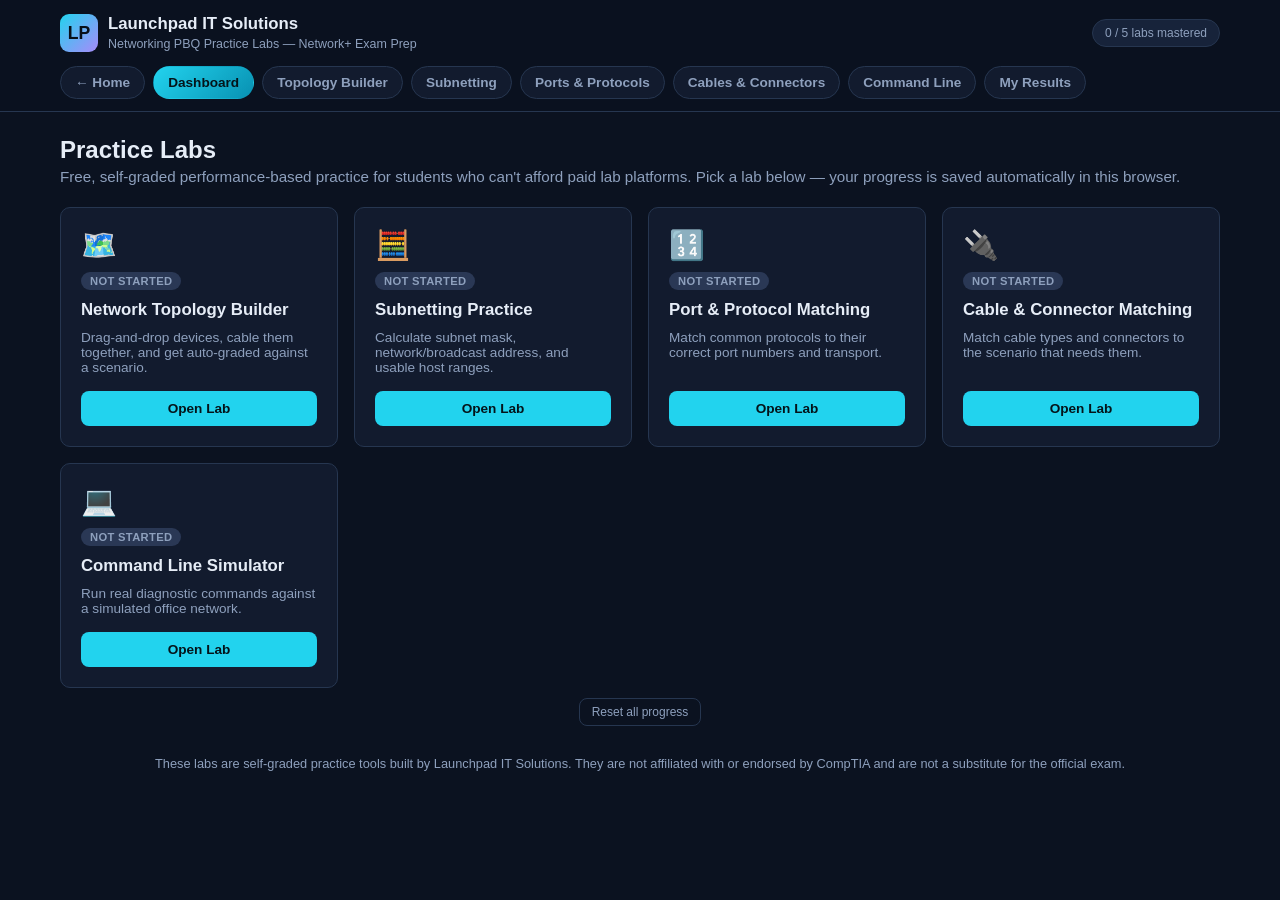
==== networking-pbq-labs.html @ a4b2c15d "Initial commit: Networking PBQ practice labs Free, self-graded performance-based practice labs for C" ====
<!DOCTYPE html>
<html lang="en">
<head>
<meta charset="UTF-8">
<meta name="viewport" content="width=device-width, initial-scale=1.0">
<title>Networking PBQ Practice Labs | Launchpad IT Solutions</title>
<link rel="stylesheet" href="site-shared.css">
<style>
  .progress-pill{
    font-size:.75rem;color:var(--text-dim);
    background:var(--panel-2);border:1px solid var(--border);
    padding:6px 12px;border-radius:999px;
  }

  .view{display:none;}
  .view.active{display:block;}

  h2.view-title{margin:0 0 4px;font-size:1.5rem;}
  p.view-sub{color:var(--text-dim);margin:0 0 22px;font-size:.95rem;}

  /* Dashboard */
  .lab-grid{
    display:grid;
    grid-template-columns:repeat(auto-fit,minmax(240px,1fr));
    gap:16px;
  }
  .lab-card{
    background:var(--panel);border:1px solid var(--border);border-radius:var(--radius);
    padding:20px;display:flex;flex-direction:column;gap:10px;
    transition:.15s;
  }
  .lab-card:hover{border-color:var(--accent);transform:translateY(-2px);}
  .lab-icon{font-size:1.8rem;}
  .lab-card h3{margin:0;font-size:1.05rem;}
  .lab-card p{margin:0;color:var(--text-dim);font-size:.85rem;flex:1;}
  .badge{
    align-self:flex-start;font-size:.7rem;font-weight:700;
    padding:3px 9px;border-radius:999px;
    text-transform:uppercase;letter-spacing:.03em;
  }
  .badge.not-started{background:#2a3855;color:var(--text-dim);}
  .badge.in-progress{background:#3a2f0e;color:var(--warn);}
  .badge.mastered{background:#0f3a2c;color:var(--accent-2);}
  .lab-card button.start-btn{
    margin-top:6px;background:var(--accent);color:#04141a;border:none;
    padding:10px;border-radius:8px;font-weight:700;font-size:.85rem;
  }
  .reset-all{
    background:none;border:1px solid var(--border);color:var(--text-dim);
    padding:6px 12px;border-radius:8px;font-size:.75rem;margin-top:10px;
  }

  .toolbar{display:flex;gap:8px;flex-wrap:wrap;margin-bottom:14px;align-items:center;}

  .scenario-box{
    background:var(--panel-2);border:1px solid var(--border);border-radius:8px;
    padding:12px 14px;margin-bottom:14px;font-size:.9rem;color:var(--text-dim);
  }
  .scenario-box strong{color:var(--text);}

  /* Topology builder */
  .topo-layout{display:grid;grid-template-columns:180px 1fr;gap:16px;}
  .palette{
    background:var(--panel-2);border:1px solid var(--border);border-radius:8px;
    padding:12px;display:flex;flex-direction:column;gap:8px;height:fit-content;
  }
  .palette h4{margin:0 0 4px;font-size:.75rem;color:var(--text-dim);text-transform:uppercase;letter-spacing:.05em;}
  .palette-item{
    display:flex;align-items:center;gap:8px;
    background:var(--panel);border:1px solid var(--border);border-radius:8px;
    padding:8px 10px;cursor:grab;font-size:.85rem;user-select:none;
  }
  .palette-item:active{cursor:grabbing;}
  .canvas-wrap{
    position:relative;background:
      linear-gradient(var(--panel-2) 1px,transparent 1px),
      linear-gradient(90deg,var(--panel-2) 1px,transparent 1px);
    background-size:24px 24px;
    background-color:#0e1728;
    border:1px solid var(--border);border-radius:8px;
    height:460px;overflow:hidden;
  }
  #topoSvg{position:absolute;top:0;left:0;width:100%;height:100%;pointer-events:none;}
  #topoSvg line.hit{pointer-events:stroke;cursor:pointer;}
  .device{
    position:absolute;transform:translate(-50%,-50%);
    width:84px;min-height:58px;border-radius:8px;
    background:var(--panel);border:2px solid var(--border);
    display:flex;flex-direction:column;align-items:center;justify-content:center;
    gap:2px;padding:6px;text-align:center;font-size:.72rem;font-weight:600;
    user-select:none;touch-action:none;
  }
  .device .dev-icon{font-size:1.3rem;}
  .device.selected{border-color:var(--accent);box-shadow:0 0 0 3px rgba(34,211,238,.25);}
  .device.mode-connect{cursor:crosshair;}
  .device.mode-move{cursor:grab;}
  .device.mode-delete{cursor:not-allowed;}
  .canvas-hint{
    position:absolute;bottom:8px;left:8px;font-size:.7rem;color:var(--text-dim);
    background:rgba(18,27,46,.8);padding:4px 8px;border-radius:6px;
  }
  .result-box{margin-top:14px;padding:14px;border-radius:8px;border:1px solid var(--border);background:var(--panel-2);}
  .result-box.pass{border-color:var(--accent-2);}
  .result-box.fail{border-color:var(--warn);}
  .result-box h4{margin:0 0 8px;}
  .result-box ul{margin:6px 0 0;padding-left:20px;font-size:.85rem;color:var(--text-dim);}
  .score-big{font-size:1.6rem;font-weight:800;}

  /* Subnetting */
  .subnet-grid{display:grid;grid-template-columns:repeat(auto-fit,minmax(220px,1fr));gap:12px;margin-top:14px;}
  .field{display:flex;flex-direction:column;gap:4px;}
  .field label{font-size:.78rem;color:var(--text-dim);}
  .field input{
    background:var(--panel-2);border:1px solid var(--border);color:var(--text);
    padding:9px 10px;border-radius:8px;font-family:var(--mono);font-size:.9rem;
  }
  .field input.correct{border-color:var(--accent-2);background:#0f2a22;}
  .field input.incorrect{border-color:var(--danger);background:#2a1414;}
  .field .answer-hint{font-size:.72rem;color:var(--accent-2);min-height:14px;}
  .problem-display{
    font-family:var(--mono);font-size:1.15rem;background:var(--panel-2);
    border:1px solid var(--border);border-radius:8px;padding:14px;margin-bottom:6px;
  }
  .diff-row{display:flex;gap:8px;margin-bottom:12px;flex-wrap:wrap;}

  /* Matching labs (ports/cables) */
  .match-columns{display:grid;grid-template-columns:1fr 1fr;gap:20px;margin-top:14px;}
  .match-col h4{font-size:.75rem;text-transform:uppercase;color:var(--text-dim);margin:0 0 10px;letter-spacing:.05em;}
  .match-item{
    background:var(--panel-2);border:1px solid var(--border);border-radius:8px;
    padding:10px 12px;margin-bottom:8px;font-size:.85rem;cursor:pointer;transition:.12s;
  }
  .match-item:hover{border-color:var(--accent);}
  .match-item.selected{border-color:var(--accent);background:#123047;}
  .match-item.matched{border-color:var(--accent-2);background:#0f2a22;opacity:.65;cursor:default;}
  .match-item.wrong-flash{border-color:var(--danger);background:#2a1414;}
  .match-status{margin-top:14px;font-size:.9rem;color:var(--text-dim);}

  /* CLI */
  .cli-layout{display:grid;grid-template-columns:1fr 260px;gap:16px;}
  .terminal{
    background:#050a12;border:1px solid var(--border);border-radius:8px;
    height:440px;display:flex;flex-direction:column;overflow:hidden;
  }
  .term-output{
    flex:1;overflow-y:auto;padding:12px 14px;font-family:var(--mono);font-size:.83rem;
    color:#c7f7d4;white-space:pre-wrap;line-height:1.5;
  }
  .term-output .cmd-line{color:var(--accent);}
  .term-output .err{color:var(--danger);}
  .term-input-row{
    display:flex;align-items:center;gap:6px;border-top:1px solid var(--border);
    padding:8px 12px;background:#0a1220;
  }
  .term-prompt{color:var(--accent-2);font-family:var(--mono);font-size:.83rem;white-space:nowrap;}
  .term-input-row input{
    flex:1;background:transparent;border:none;outline:none;color:#e6edf7;
    font-family:var(--mono);font-size:.83rem;
  }
  .objectives{
    background:var(--panel-2);border:1px solid var(--border);border-radius:8px;padding:14px;
  }
  .objectives h4{margin:0 0 10px;font-size:.85rem;}
  .obj-item{display:flex;gap:8px;align-items:flex-start;font-size:.8rem;color:var(--text-dim);margin-bottom:10px;}
  .obj-check{
    flex:0 0 18px;height:18px;border-radius:5px;border:1px solid var(--border);
    display:flex;align-items:center;justify-content:center;font-size:.7rem;margin-top:1px;
  }
  .obj-item.done .obj-check{background:var(--accent-2);border-color:var(--accent-2);color:#04140c;}
  .obj-item.done span.obj-text{color:var(--text);text-decoration:line-through;text-decoration-color:var(--text-dim);}

  @media(max-width:800px){
    .topo-layout{grid-template-columns:1fr;}
    .palette{flex-direction:row;flex-wrap:wrap;}
    .match-columns{grid-template-columns:1fr;}
    .cli-layout{grid-template-columns:1fr;}
  }

  /* Results / print summary */
  .results-name-row{display:flex;gap:10px;flex-wrap:wrap;align-items:flex-end;margin-bottom:18px;}
  .results-name-row .field{min-width:220px;}
  .results-table{width:100%;border-collapse:collapse;margin-bottom:18px;}
  .results-table th,.results-table td{
    text-align:left;padding:10px 12px;border-bottom:1px solid var(--border);font-size:.88rem;
  }
  .results-table th{color:var(--text-dim);font-size:.72rem;text-transform:uppercase;letter-spacing:.04em;}
  .results-summary{
    display:flex;align-items:center;justify-content:space-between;flex-wrap:wrap;gap:10px;
    background:var(--panel-2);border:1px solid var(--border);border-radius:8px;padding:16px 18px;margin-bottom:18px;
  }
  .print-only{display:none;}

  @media print{
    header.site, nav.tabs, .toolbar, .reset-all, #printSummaryBtn{display:none !important;}
    .view{display:none !important;}
    #view-results{display:block !important;}
    body{background:#fff;color:#111;}
    main{padding:0;max-width:100%;}
    .card,.results-summary{background:#fff;border-color:#ccc;}
    .badge.not-started{background:#eee;color:#555;}
    .badge.in-progress{background:#fff3cd;color:#8a6500;}
    .badge.mastered{background:#d7f5e6;color:#0f6b45;}
    .print-only{display:block;}
  }
</style>
</head>
<body>

<header class="site">
  <div class="brand-row">
    <a class="brand" href="index.html">
      <div class="brand-mark">LP</div>
      <div class="brand-text">
        <h1>Launchpad IT Solutions</h1>
        <span>Networking PBQ Practice Labs &mdash; Network+ Exam Prep</span>
      </div>
    </a>
    <div class="progress-pill" id="overallProgressPill">0 / 5 labs mastered</div>
  </div>
  <nav class="tabs" id="tabNav">
    <a href="index.html">&larr; Home</a>
    <button data-view="dashboard" class="active">Dashboard</button>
    <button data-view="topology">Topology Builder</button>
    <button data-view="subnetting">Subnetting</button>
    <button data-view="ports">Ports &amp; Protocols</button>
    <button data-view="cables">Cables &amp; Connectors</button>
    <button data-view="cli">Command Line</button>
    <button data-view="results">My Results</button>
  </nav>
</header>

<main>

  <!-- DASHBOARD -->
  <section class="view active" id="view-dashboard">
    <h2 class="view-title">Practice Labs</h2>
    <p class="view-sub">Free, self-graded performance-based practice for students who can't afford paid lab platforms. Pick a lab below &mdash; your progress is saved automatically in this browser.</p>
    <div class="lab-grid" id="labGrid"></div>
    <div style="text-align:center;">
      <button class="reset-all" id="resetAllBtn">Reset all progress</button>
    </div>
    <p class="footer-note">These labs are self-graded practice tools built by Launchpad IT Solutions. They are not affiliated with or endorsed by CompTIA and are not a substitute for the official exam.</p>
  </section>

  <!-- TOPOLOGY BUILDER -->
  <section class="view" id="view-topology">
    <h2 class="view-title">Network Topology Builder</h2>
    <p class="view-sub">Drag devices onto the canvas and connect them to satisfy the scenario. Grading checks device placement and required connections.</p>

    <div class="toolbar">
      <select class="btn" id="scenarioSelect"></select>
      <button class="btn" id="modeMove">Move</button>
      <button class="btn" id="modeConnect">Connect</button>
      <button class="btn" id="modeDelete">Delete</button>
      <button class="btn" id="clearCanvas">Clear Canvas</button>
      <button class="btn primary" id="gradeTopology">Check My Design</button>
    </div>

    <div class="scenario-box" id="scenarioBrief"></div>

    <div class="topo-layout">
      <div class="palette" id="palette">
        <h4>Devices</h4>
      </div>
      <div class="canvas-wrap" id="canvasWrap">
        <svg id="topoSvg"></svg>
        <div id="deviceLayer" style="position:absolute;inset:0;"></div>
        <div class="canvas-hint">Move: drag devices &middot; Connect: click two devices &middot; Delete: click a device or a line</div>
      </div>
    </div>

    <div id="topoResult"></div>
  </section>

  <!-- SUBNETTING -->
  <section class="view" id="view-subnetting">
    <h2 class="view-title">Subnetting Practice</h2>
    <p class="view-sub">Solve the subnet math, then check your work. A new problem is generated each round.</p>

    <div class="diff-row">
      <button class="btn active-mode" data-sdiff="easy">Easy (/24&ndash;/30)</button>
      <button class="btn" data-sdiff="medium">Medium (/16&ndash;/23)</button>
      <button class="btn" data-sdiff="hard">Hard (host requirement)</button>
    </div>

    <div class="problem-display" id="subnetProblem"></div>

    <div class="subnet-grid" id="subnetFields"></div>

    <div class="toolbar" style="margin-top:16px;">
      <button class="btn primary" id="checkSubnet">Check Answers</button>
      <button class="btn" id="newSubnet">New Problem</button>
    </div>

    <div id="subnetResult"></div>
  </section>

  <!-- PORTS -->
  <section class="view" id="view-ports">
    <h2 class="view-title">Port &amp; Protocol Matching</h2>
    <p class="view-sub">Click a protocol, then click its matching port/transport. Match all pairs to finish the round.</p>
    <div class="toolbar">
      <button class="btn primary" id="newPortsRound">New Round</button>
    </div>
    <div class="match-columns" id="portsColumns"></div>
    <div class="match-status" id="portsStatus"></div>
  </section>

  <!-- CABLES -->
  <section class="view" id="view-cables">
    <h2 class="view-title">Cable &amp; Connector Matching</h2>
    <p class="view-sub">Click a cable/connector type, then click the scenario it best matches.</p>
    <div class="toolbar">
      <button class="btn primary" id="newCablesRound">New Round</button>
    </div>
    <div class="match-columns" id="cablesColumns"></div>
    <div class="match-status" id="cablesStatus"></div>
  </section>

  <!-- CLI -->
  <section class="view" id="view-cli">
    <h2 class="view-title">Networking Command Line Simulator</h2>
    <p class="view-sub">Practice real diagnostic commands against a simulated office network. Type <code>help</code> to see what's supported.</p>

    <div class="diff-row" id="missionPackRow"></div>
    <div class="scenario-box" id="cliBrief"></div>

    <div class="cli-layout">
      <div class="terminal">
        <div class="term-output" id="termOutput"></div>
        <div class="term-input-row">
          <span class="term-prompt">C:\Users\student&gt;</span>
          <input id="termInput" type="text" autocomplete="off" spellcheck="false" aria-label="Command line input">
        </div>
      </div>
      <div class="objectives">
        <h4>Mission Objectives</h4>
        <div id="objList"></div>
        <button class="btn" id="resetCli" style="width:100%;margin-top:6px;">Reset Mission</button>
      </div>
    </div>
  </section>

  <!-- RESULTS -->
  <section class="view" id="view-results">
    <h2 class="view-title">My Results</h2>
    <p class="view-sub">A printable summary of your practice lab progress &mdash; screenshot it or print it to PDF for your portfolio.</p>

    <div class="results-name-row">
      <div class="field">
        <label for="resultsName">Student Name</label>
        <input id="resultsName" placeholder="Your name">
      </div>
      <button class="btn primary" id="printSummaryBtn">Print / Save as PDF</button>
    </div>

    <div class="print-only" id="printHeader" style="margin-bottom:14px;">
      <div class="brand" style="margin-bottom:4px;">
        <div class="brand-mark" style="background:#0891b2;color:#fff;">LP</div>
        <div class="brand-text">
          <h1 style="color:#111;">Launchpad IT Solutions</h1>
          <span style="color:#555;">Networking PBQ Practice Labs &mdash; Progress Summary</span>
        </div>
      </div>
    </div>

    <div class="results-summary">
      <div><strong id="resultsOverall">0 / 5 labs mastered</strong><div style="color:var(--text-dim);font-size:.8rem;" id="resultsDate"></div></div>
    </div>

    <table class="results-table">
      <thead><tr><th>Lab</th><th>Best Score</th><th>Status</th></tr></thead>
      <tbody id="resultsBody"></tbody>
    </table>

    <p class="footer-note" style="text-align:left;">This is a self-reported practice summary generated by the Launchpad IT Solutions Networking PBQ Practice Labs. It is not an official certification and is not affiliated with or endorsed by CompTIA.</p>
  </section>

</main>

<script>
(function(){
"use strict";

/* ---------- Progress storage ---------- */
const PROGRESS_KEY = "lpit_pbq_progress";
function loadProgress(){
  try{
    const raw = localStorage.getItem(PROGRESS_KEY);
    if(raw) return JSON.parse(raw);
  }catch(e){}
  return {
    topology:{best:0}, subnetting:{best:0,rounds:0}, ports:{best:0}, cables:{best:0},
    cli:{ packs:{
      basics:{doneIds:[],total:5},
      vlan:{doneIds:[],total:4},
      vpn:{doneIds:[],total:5}
    } }
  };
}
let progress = loadProgress();
function saveProgress(){
  try{ localStorage.setItem(PROGRESS_KEY, JSON.stringify(progress)); }catch(e){}
  renderDashboard();
}

/* ---------- Nav / tabs ---------- */
const tabButtons = document.querySelectorAll("#tabNav button");
const views = document.querySelectorAll(".view");
function showView(name){
  views.forEach(v=>v.classList.toggle("active", v.id === "view-"+name));
  tabButtons.forEach(b=>b.classList.toggle("active", b.dataset.view === name));
}
tabButtons.forEach(b=>b.addEventListener("click", ()=>showView(b.dataset.view)));

/* ---------- Dashboard ---------- */
const LAB_META = [
  {key:"topology", view:"topology", icon:"🗺️", title:"Network Topology Builder", desc:"Drag-and-drop devices, cable them together, and get auto-graded against a scenario."},
  {key:"subnetting", view:"subnetting", icon:"🧮", title:"Subnetting Practice", desc:"Calculate subnet mask, network/broadcast address, and usable host ranges."},
  {key:"ports", view:"ports", icon:"🔢", title:"Port & Protocol Matching", desc:"Match common protocols to their correct port numbers and transport."},
  {key:"cables", view:"cables", icon:"🔌", title:"Cable & Connector Matching", desc:"Match cable types and connectors to the scenario that needs them."},
  {key:"cli", view:"cli", icon:"💻", title:"Command Line Simulator", desc:"Run real diagnostic commands against a simulated office network."}
];
function statusFor(key){
  const p = progress[key];
  if(key==="cli"){
    const packs = p && p.packs ? p.packs : {};
    let done=0, total=0;
    Object.values(packs).forEach(pk=>{ done += (pk.doneIds||[]).length; total += pk.total||0; });
    if(done === 0) return {label:"Not Started", cls:"not-started"};
    if(total > 0 && done >= total) return {label:"Mastered", cls:"mastered"};
    return {label:"In Progress", cls:"in-progress"};
  }
  const best = p ? p.best||0 : 0;
  if(best === 0) return {label:"Not Started", cls:"not-started"};
  if(best >= 80) return {label:"Mastered", cls:"mastered"};
  return {label:"In Progress", cls:"in-progress"};
}
function renderDashboard(){
  const grid = document.getElementById("labGrid");
  grid.innerHTML = "";
  let mastered = 0;
  LAB_META.forEach(lab=>{
    const st = statusFor(lab.key);
    if(st.cls==="mastered") mastered++;
    const card = document.createElement("div");
    card.className = "lab-card";
    card.innerHTML = `
      <div class="lab-icon">${lab.icon}</div>
      <span class="badge ${st.cls}">${st.label}</span>
      <h3>${lab.title}</h3>
      <p>${lab.desc}</p>
      <button class="start-btn">Open Lab</button>
    `;
    card.querySelector(".start-btn").addEventListener("click", ()=>showView(lab.view));
    grid.appendChild(card);
  });
  document.getElementById("overallProgressPill").textContent = mastered + " / 5 labs mastered";
}
document.getElementById("resetAllBtn").addEventListener("click", ()=>{
  if(confirm("Reset all saved progress on this device?")){
    localStorage.removeItem(PROGRESS_KEY);
    progress = loadProgress();
    saveProgress();
  }
});

/* ---------- small utils ---------- */
function uid(p){ return p + "_" + Math.random().toString(36).slice(2,9); }
function shuffle(arr){
  const a = arr.slice();
  for(let i=a.length-1;i>0;i--){
    const j = Math.floor(Math.random()*(i+1));
    [a[i],a[j]] = [a[j],a[i]];
  }
  return a;
}
function pick(arr,n){ return shuffle(arr).slice(0,n); }
function randInt(min,max){ return Math.floor(Math.random()*(max-min+1))+min; }

/* =========================================================
   TOPOLOGY BUILDER
   ========================================================= */
(function(){
  const DEVICE_TYPES = {
    internet: {icon:"☁️", label:"Internet"},
    router:   {icon:"🔀", label:"Router"},
    switch:   {icon:"🔌", label:"Switch"},
    firewall: {icon:"🧱", label:"Firewall"},
    server:   {icon:"🖥️", label:"Server"},
    pc:       {icon:"💻", label:"PC"},
    ap:       {icon:"📶", label:"Wireless AP"},
    vpn:      {icon:"🔐", label:"VPN Concentrator"}
  };

  function pairKey(a,b){ return [a,b].sort().join("-"); }

  const SCENARIOS = [
    {
      id:"s1", title:"Basic Small Office LAN", difficulty:"Easy",
      brief:"Connect the office to the Internet through a router, then connect a switch to the router so three PCs can reach the network.",
      requiredDevices:{internet:1, router:1, switch:1, pc:3},
      requiredConnections:[
        {a:"internet",b:"router",desc:"Internet to Router"},
        {a:"router",b:"switch",desc:"Router to Switch"},
        {a:"switch",b:"pc",desc:"Switch to PC"},
        {a:"switch",b:"pc",desc:"Switch to PC"},
        {a:"switch",b:"pc",desc:"Switch to PC"}
      ]
    },
    {
      id:"s2", title:"Secured Office with Server", difficulty:"Medium",
      brief:"Place a firewall between the Internet and the router to protect the network. The router connects to a switch, which connects two PCs and a server.",
      requiredDevices:{internet:1, firewall:1, router:1, switch:1, pc:2, server:1},
      requiredConnections:[
        {a:"internet",b:"firewall",desc:"Internet to Firewall"},
        {a:"firewall",b:"router",desc:"Firewall to Router"},
        {a:"router",b:"switch",desc:"Router to Switch"},
        {a:"switch",b:"pc",desc:"Switch to PC"},
        {a:"switch",b:"pc",desc:"Switch to PC"},
        {a:"switch",b:"server",desc:"Switch to Server"}
      ]
    },
    {
      id:"s3", title:"Branch Office with Wi-Fi", difficulty:"Hard",
      brief:"Build a network where the Internet connects to a firewall, the firewall connects to a router, the router connects to a switch, the switch connects to a wireless access point and a server, and the AP serves two wireless PCs.",
      requiredDevices:{internet:1, firewall:1, router:1, switch:1, ap:1, server:1, pc:2},
      requiredConnections:[
        {a:"internet",b:"firewall",desc:"Internet to Firewall"},
        {a:"firewall",b:"router",desc:"Firewall to Router"},
        {a:"router",b:"switch",desc:"Router to Switch"},
        {a:"switch",b:"ap",desc:"Switch to Wireless AP"},
        {a:"switch",b:"server",desc:"Switch to Server"},
        {a:"ap",b:"pc",desc:"AP to PC"},
        {a:"ap",b:"pc",desc:"AP to PC"}
      ]
    },
    {
      id:"s4", title:"VLAN Segmentation (Router-on-a-Stick)", difficulty:"Hard",
      brief:"Separate Sales and Engineering onto their own VLANs. Connect the Internet to a firewall, the firewall to a router. The router connects to a Sales switch, which trunks to a second Engineering switch. Place two PCs on the Sales switch, and one PC plus a server on the Engineering switch.",
      requiredDevices:{internet:1, firewall:1, router:1, switch:2, pc:3, server:1},
      requiredConnections:[
        {a:"internet",b:"firewall",desc:"Internet to Firewall"},
        {a:"firewall",b:"router",desc:"Firewall to Router"},
        {a:"router",b:"switch",desc:"Router to Sales Switch"},
        {a:"switch",b:"switch",desc:"Sales Switch to Engineering Switch (trunk link)"},
        {a:"switch",b:"pc",desc:"Sales Switch to PC"},
        {a:"switch",b:"pc",desc:"Sales Switch to PC"},
        {a:"switch",b:"pc",desc:"Engineering Switch to PC"},
        {a:"switch",b:"server",desc:"Engineering Switch to Server"}
      ]
    },
    {
      id:"s5", title:"Site-to-Site VPN Branch Connectivity", difficulty:"Expert",
      brief:"Connect a Branch office to HQ over a site-to-site VPN. At HQ: Internet → Firewall → VPN Concentrator → Router → Switch → Server. At the Branch: Internet → VPN Concentrator → Router → Switch → two PCs. Connect the two VPN Concentrators directly to represent the encrypted tunnel between sites.",
      requiredDevices:{internet:2, firewall:1, vpn:2, router:2, switch:2, pc:2, server:1},
      requiredConnections:[
        {a:"internet",b:"firewall",desc:"HQ Internet to Firewall"},
        {a:"firewall",b:"vpn",desc:"Firewall to VPN Concentrator (HQ)"},
        {a:"vpn",b:"vpn",desc:"VPN Concentrator to VPN Concentrator (site-to-site tunnel)"},
        {a:"vpn",b:"router",desc:"VPN Concentrator to Router (HQ)"},
        {a:"vpn",b:"router",desc:"VPN Concentrator to Router (Branch)"},
        {a:"router",b:"switch",desc:"Router to Switch (HQ)"},
        {a:"router",b:"switch",desc:"Router to Switch (Branch)"},
        {a:"switch",b:"server",desc:"Switch to Server (HQ)"},
        {a:"switch",b:"pc",desc:"Switch to PC (Branch)"},
        {a:"switch",b:"pc",desc:"Switch to PC (Branch)"},
        {a:"internet",b:"vpn",desc:"Branch Internet to VPN Concentrator"}
      ]
    }
  ];

  let placed = [];      // {id,type,x,y}
  let connections = [];  // {id,a,b}
  let mode = "move";
  let connectFirst = null;
  let scenario = SCENARIOS[0];

  const palette = document.getElementById("palette");
  const deviceLayer = document.getElementById("deviceLayer");
  const svg = document.getElementById("topoSvg");
  const canvasWrap = document.getElementById("canvasWrap");
  const scenarioSelect = document.getElementById("scenarioSelect");
  const scenarioBrief = document.getElementById("scenarioBrief");
  const resultBox = document.getElementById("topoResult");

  Object.keys(DEVICE_TYPES).forEach(type=>{
    const d = DEVICE_TYPES[type];
    const item = document.createElement("div");
    item.className = "palette-item";
    item.draggable = true;
    item.innerHTML = `<span>${d.icon}</span><span>${d.label}</span>`;
    item.addEventListener("dragstart", e=>{
      e.dataTransfer.setData("text/plain", type);
    });
    palette.appendChild(item);
  });

  SCENARIOS.forEach(s=>{
    const opt = document.createElement("option");
    opt.value = s.id;
    opt.textContent = s.difficulty + " — " + s.title;
    scenarioSelect.appendChild(opt);
  });
  scenarioSelect.addEventListener("change", ()=>{
    scenario = SCENARIOS.find(s=>s.id===scenarioSelect.value);
    clearAll();
    renderScenarioBrief();
  });

  function renderScenarioBrief(){
    scenarioBrief.innerHTML = `<strong>${scenario.title} (${scenario.difficulty}):</strong> ${scenario.brief}`;
  }

  canvasWrap.addEventListener("dragover", e=> e.preventDefault());
  canvasWrap.addEventListener("drop", e=>{
    e.preventDefault();
    const type = e.dataTransfer.getData("text/plain");
    if(!DEVICE_TYPES[type]) return;
    const rect = canvasWrap.getBoundingClientRect();
    const x = Math.max(45, Math.min(rect.width-45, e.clientX - rect.left));
    const y = Math.max(35, Math.min(rect.height-35, e.clientY - rect.top));
    placed.push({id:uid("dev"), type, x, y});
    render();
  });

  function setMode(m){
    mode = m;
    connectFirst = null;
    ["modeMove","modeConnect","modeDelete"].forEach(id=>{
      document.getElementById(id).classList.toggle("active-mode", id === "mode"+m.charAt(0).toUpperCase()+m.slice(1));
    });
    render();
  }
  document.getElementById("modeMove").addEventListener("click", ()=>setMode("move"));
  document.getElementById("modeConnect").addEventListener("click", ()=>setMode("connect"));
  document.getElementById("modeDelete").addEventListener("click", ()=>setMode("delete"));
  document.getElementById("clearCanvas").addEventListener("click", clearAll);

  function clearAll(){
    placed = []; connections = []; connectFirst = null;
    resultBox.innerHTML = "";
    render();
  }

  function removeDevice(id){
    placed = placed.filter(d=>d.id!==id);
    connections = connections.filter(c=>c.a!==id && c.b!==id);
  }

  function render(){
    deviceLayer.innerHTML = "";
    placed.forEach(dev=>{
      const meta = DEVICE_TYPES[dev.type];
      const el = document.createElement("div");
      el.className = "device mode-"+mode + (connectFirst===dev.id ? " selected" : "");
      el.style.left = dev.x+"px";
      el.style.top = dev.y+"px";
      el.style.pointerEvents = "auto";
      el.innerHTML = `<span class="dev-icon">${meta.icon}</span><span>${meta.label}</span>`;

      if(mode === "move"){
        let dragging=false, offX=0, offY=0;
        el.addEventListener("pointerdown", e=>{
          dragging = true;
          el.setPointerCapture(e.pointerId);
          const rect = canvasWrap.getBoundingClientRect();
          offX = e.clientX - rect.left - dev.x;
          offY = e.clientY - rect.top - dev.y;
        });
        el.addEventListener("pointermove", e=>{
          if(!dragging) return;
          const rect = canvasWrap.getBoundingClientRect();
          dev.x = Math.max(45, Math.min(rect.width-45, e.clientX - rect.left - offX));
          dev.y = Math.max(35, Math.min(rect.height-35, e.clientY - rect.top - offY));
          el.style.left = dev.x+"px";
          el.style.top = dev.y+"px";
          drawLines();
        });
        el.addEventListener("pointerup", ()=>{ dragging=false; });
      } else if(mode === "connect"){
        el.addEventListener("click", ()=>{
          if(!connectFirst){
            connectFirst = dev.id;
          } else if(connectFirst === dev.id){
            connectFirst = null;
          } else {
            const exists = connections.some(c=>
              (c.a===connectFirst && c.b===dev.id) || (c.a===dev.id && c.b===connectFirst));
            if(!exists) connections.push({id:uid("conn"), a:connectFirst, b:dev.id});
            connectFirst = null;
          }
          render();
        });
      } else if(mode === "delete"){
        el.addEventListener("click", ()=>{
          removeDevice(dev.id);
          render();
        });
      }
      deviceLayer.appendChild(el);
    });
    drawLines();
  }

  function drawLines(){
    svg.innerHTML = "";
    connections.forEach(c=>{
      const a = placed.find(d=>d.id===c.a);
      const b = placed.find(d=>d.id===c.b);
      if(!a || !b) return;
      const hit = document.createElementNS("http://www.w3.org/2000/svg","line");
      hit.setAttribute("x1",a.x); hit.setAttribute("y1",a.y);
      hit.setAttribute("x2",b.x); hit.setAttribute("y2",b.y);
      hit.setAttribute("class","hit");
      hit.setAttribute("stroke","transparent");
      hit.setAttribute("stroke-width","14");
      hit.style.pointerEvents = mode === "delete" ? "stroke" : "none";
      hit.addEventListener("click", ()=>{
        if(mode !== "delete") return;
        connections = connections.filter(x=>x.id!==c.id);
        render();
      });
      const line = document.createElementNS("http://www.w3.org/2000/svg","line");
      line.setAttribute("x1",a.x); line.setAttribute("y1",a.y);
      line.setAttribute("x2",b.x); line.setAttribute("y2",b.y);
      line.setAttribute("stroke","#22d3ee");
      line.setAttribute("stroke-width","2.5");
      svg.appendChild(hit);
      svg.appendChild(line);
    });
  }

  document.getElementById("gradeTopology").addEventListener("click", ()=>{
    // device check
    const placedCounts = {};
    placed.forEach(d=> placedCounts[d.type] = (placedCounts[d.type]||0)+1);
    const missingDevices = [];
    let devHave=0, devNeed=0;
    Object.keys(scenario.requiredDevices).forEach(type=>{
      const need = scenario.requiredDevices[type];
      const have = Math.min(placedCounts[type]||0, need);
      devNeed += need; devHave += have;
      if(have < need) missingDevices.push(`${need - have} more ${DEVICE_TYPES[type].label}`);
    });
    const deviceScore = devNeed ? (devHave/devNeed)*100 : 100;

    // connection check by type-pair multiset
    const actualPairs = connections.map(c=>{
      const a = placed.find(d=>d.id===c.a);
      const b = placed.find(d=>d.id===c.b);
      return a && b ? pairKey(a.type,b.type) : null;
    }).filter(Boolean);
    const actualCounts = {};
    actualPairs.forEach(p=> actualCounts[p] = (actualCounts[p]||0)+1);

    const missingConns = [];
    let connHave=0, connNeed=0;
    const neededCounts = {};
    scenario.requiredConnections.forEach(rc=>{
      const key = pairKey(rc.a,rc.b);
      neededCounts[key] = (neededCounts[key]||0)+1;
    });
    Object.keys(neededCounts).forEach(key=>{
      const need = neededCounts[key];
      const have = Math.min(actualCounts[key]||0, need);
      connNeed += need; connHave += have;
      if(have < need){
        const example = scenario.requiredConnections.find(rc=>pairKey(rc.a,rc.b)===key);
        missingConns.push(`${need-have}x ${example.desc}`);
      }
    });
    const connScore = connNeed ? (connHave/connNeed)*100 : 100;

    const overall = Math.round(deviceScore*0.35 + connScore*0.65);
    const pass = overall >= 80;

    resultBox.innerHTML = `
      <div class="result-box ${pass?'pass':'fail'}">
        <h4>${pass ? '✅ Design meets requirements' : '⚠️ Design needs work'}</h4>
        <div class="score-big">${overall}%</div>
        ${missingDevices.length ? `<p style="margin:8px 0 0;">Missing devices:</p><ul>${missingDevices.map(m=>`<li>${m}</li>`).join("")}</ul>` : ""}
        ${missingConns.length ? `<p style="margin:8px 0 0;">Missing or incorrect connections:</p><ul>${missingConns.map(m=>`<li>${m}</li>`).join("")}</ul>` : ""}
        ${(!missingDevices.length && !missingConns.length) ? "<p style='margin:8px 0 0;color:var(--text-dim);'>All required devices and connections are present. Great work!</p>" : ""}
      </div>`;

    if(overall > (progress.topology.best||0)){
      progress.topology.best = overall;
      saveProgress();
    }
  });

  scenario = SCENARIOS[0];
  renderScenarioBrief();
  setMode("move");
})();

/* =========================================================
   SUBNETTING
   ========================================================= */
(function(){
  let difficulty = "easy";
  let current = null;

  function ipToInt(ip){
    return ip.split(".").reduce((acc,o)=>acc*256+Number(o),0);
  }
  function intToIp(n){
    return [(n>>>24)&255,(n>>>16)&255,(n>>>8)&255,n&255].join(".");
  }
  function maskFromPrefix(prefix){
    if(prefix<=0) return 0;
    if(prefix>=32) return 4294967295;
    return 4294967295 - (Math.pow(2,32-prefix)-1);
  }
  function subnetInfo(ipInt, prefix){
    const mask = maskFromPrefix(prefix);
    const network = (ipInt & mask) >>> 0;
    const wildcard = (mask ^ 4294967295) >>> 0;
    const broadcast = (network | wildcard) >>> 0;
    const totalHosts = Math.pow(2,32-prefix);
    const usableHosts = Math.max(0, totalHosts-2);
    const firstHost = usableHosts>0 ? network+1 : network;
    const lastHost = usableHosts>0 ? broadcast-1 : broadcast;
    return {mask,network,broadcast,firstHost,lastHost,usableHosts};
  }
  function randomIpOctets(){
    return [randInt(1,223), randInt(0,255), randInt(0,255), randInt(0,255)];
  }

  function genProblem(){
    if(difficulty === "hard"){
      const hostsNeeded = randInt(2,500);
      const bitsNeeded = Math.max(2, Math.ceil(Math.log2(hostsNeeded+2)));
      const prefix = 32 - bitsNeeded;
      const info = subnetInfo(0, prefix); // only mask/usable matter here
      current = {
        mode:"hard", hostsNeeded, prefix, mask: info.mask, usableHosts: info.usableHosts
      };
      return;
    }
    const prefix = difficulty==="easy" ? randInt(24,30) : randInt(16,23);
    const octets = randomIpOctets();
    const ipInt = ipToInt(octets.join("."));
    const info = subnetInfo(ipInt, prefix);
    current = { mode:"calc", ip: octets.join("."), prefix, ...info };
  }

  const problemDisplay = document.getElementById("subnetProblem");
  const fieldsWrap = document.getElementById("subnetFields");
  const resultBox = document.getElementById("subnetResult");

  function renderProblem(){
    resultBox.innerHTML = "";
    if(current.mode === "hard"){
      problemDisplay.textContent = `A network segment needs to support at least ${current.hostsNeeded} usable hosts. What is the minimum subnet size needed?`;
      fieldsWrap.innerHTML = `
        <div class="field"><label>CIDR Prefix (e.g. /27)</label><input id="f-prefix" placeholder="/__"><div class="answer-hint"></div></div>
        <div class="field"><label>Subnet Mask</label><input id="f-mask" placeholder="255.255.255.0"><div class="answer-hint"></div></div>
        <div class="field"><label>Usable Hosts Provided</label><input id="f-usable" placeholder="e.g. 62"><div class="answer-hint"></div></div>
      `;
    } else {
      problemDisplay.textContent = `IP Address: ${current.ip} /${current.prefix}`;
      fieldsWrap.innerHTML = `
        <div class="field"><label>Subnet Mask</label><input id="f-mask" placeholder="255.255.255.0"><div class="answer-hint"></div></div>
        <div class="field"><label>Network Address</label><input id="f-network" placeholder="0.0.0.0"><div class="answer-hint"></div></div>
        <div class="field"><label>Broadcast Address</label><input id="f-broadcast" placeholder="0.0.0.0"><div class="answer-hint"></div></div>
        <div class="field"><label>First Usable Host</label><input id="f-first" placeholder="0.0.0.0"><div class="answer-hint"></div></div>
        <div class="field"><label>Last Usable Host</label><input id="f-last" placeholder="0.0.0.0"><div class="answer-hint"></div></div>
        <div class="field"><label>Total Usable Hosts</label><input id="f-count" placeholder="0"><div class="answer-hint"></div></div>
      `;
    }
  }

  function markField(id, isCorrect, correctVal){
    const input = document.getElementById(id);
    const hint = input.parentElement.querySelector(".answer-hint");
    input.classList.remove("correct","incorrect");
    input.classList.add(isCorrect ? "correct" : "incorrect");
    hint.textContent = isCorrect ? "" : "Correct: " + correctVal;
  }

  document.getElementById("checkSubnet").addEventListener("click", ()=>{
    let correctCount=0, total=0;
    if(current.mode === "hard"){
      total = 3;
      const prefixInput = document.getElementById("f-prefix").value.trim().replace("/","");
      const maskInput = document.getElementById("f-mask").value.trim();
      const usableInput = document.getElementById("f-usable").value.trim();
      const okPrefix = prefixInput === String(current.prefix);
      const okMask = maskInput === intToIp(current.mask);
      const okUsable = usableInput === String(current.usableHosts);
      markField("f-prefix", okPrefix, "/"+current.prefix);
      markField("f-mask", okMask, intToIp(current.mask));
      markField("f-usable", okUsable, String(current.usableHosts));
      correctCount = [okPrefix,okMask,okUsable].filter(Boolean).length;
    } else {
      const checks = [
        ["f-mask", intToIp(current.mask)],
        ["f-network", intToIp(current.network)],
        ["f-broadcast", intToIp(current.broadcast)],
        ["f-first", intToIp(current.firstHost)],
        ["f-last", intToIp(current.lastHost)],
        ["f-count", String(current.usableHosts)]
      ];
      total = checks.length;
      checks.forEach(([id,val])=>{
        const input = document.getElementById(id);
        const ok = input.value.trim() === val;
        markField(id, ok, val);
        if(ok) correctCount++;
      });
    }
    const pct = Math.round((correctCount/total)*100);
    resultBox.innerHTML = `<div class="result-box ${pct>=80?'pass':'fail'}">
      <h4>${pct>=80 ? '✅ Nice work' : '⚠️ Review the highlighted fields'}</h4>
      <div class="score-big">${correctCount}/${total} correct (${pct}%)</div>
    </div>`;
    progress.subnetting.rounds = (progress.subnetting.rounds||0)+1;
    if(pct > (progress.subnetting.best||0)) progress.subnetting.best = pct;
    saveProgress();
  });

  document.getElementById("newSubnet").addEventListener("click", ()=>{
    genProblem();
    renderProblem();
  });

  document.querySelectorAll("[data-sdiff]").forEach(btn=>{
    btn.addEventListener("click", ()=>{
      difficulty = btn.dataset.sdiff;
      document.querySelectorAll("[data-sdiff]").forEach(b=>b.classList.toggle("active-mode", b===btn));
      genProblem();
      renderProblem();
    });
  });

  genProblem();
  renderProblem();
})();

/* =========================================================
   GENERIC MATCHING LAB (used for Ports and Cables)
   ========================================================= */
function initMatchingLab(opts){
  const {columnsEl, statusEl, pool, roundSize, leftLabel, rightLabel, progressKey, roundBtnId} = opts;
  let items = [];
  let selectedLeft = null;
  let matchedCount = 0;

  function newRound(){
    items = pick(pool, Math.min(roundSize, pool.length)).map(it=>({...it, id:uid("mi")}));
    matchedCount = 0;
    selectedLeft = null;
    render();
    statusEl.textContent = `Matched 0 / ${items.length}`;
  }

  function render(){
    const leftItems = items;
    const rightItems = shuffle(items);
    columnsEl.innerHTML = `
      <div class="match-col"><h4>${leftLabel}</h4><div class="mc-left"></div></div>
      <div class="match-col"><h4>${rightLabel}</h4><div class="mc-right"></div></div>
    `;
    const leftCol = columnsEl.querySelector(".mc-left");
    const rightCol = columnsEl.querySelector(".mc-right");

    leftItems.forEach(it=>{
      const el = document.createElement("div");
      el.className = "match-item" + (it.matched ? " matched" : "") + (selectedLeft===it.id ? " selected" : "");
      el.textContent = it.left;
      if(!it.matched){
        el.addEventListener("click", ()=>{
          selectedLeft = it.id;
          render();
        });
      }
      leftCol.appendChild(el);
    });

    rightItems.forEach(it=>{
      const el = document.createElement("div");
      el.className = "match-item" + (it.matched ? " matched" : "");
      el.textContent = it.right;
      if(!it.matched){
        el.addEventListener("click", ()=>{
          if(!selectedLeft) return;
          const leftItem = items.find(x=>x.id===selectedLeft);
          if(leftItem.id === it.id){
            leftItem.matched = true;
            matchedCount++;
            selectedLeft = null;
            render();
            statusEl.textContent = `Matched ${matchedCount} / ${items.length}`;
            if(matchedCount === items.length){
              const pct = 100;
              if(pct > (progress[progressKey].best||0)){ progress[progressKey].best = pct; saveProgress(); }
              statusEl.innerHTML = `🎉 Round complete! All ${items.length} matched correctly.`;
            }
          } else {
            el.classList.add("wrong-flash");
            setTimeout(()=>{
              selectedLeft = null;
              render();
            }, 450);
          }
        });
      }
      rightCol.appendChild(el);
    });
  }

  document.getElementById(roundBtnId).addEventListener("click", newRound);
  newRound();
}

/* Ports pool */
const PORTS_POOL = [
  {left:"FTP (Control)", right:"Port 21 (TCP)"},
  {left:"FTP (Data)", right:"Port 20 (TCP)"},
  {left:"SSH", right:"Port 22 (TCP)"},
  {left:"Telnet", right:"Port 23 (TCP)"},
  {left:"SMTP", right:"Port 25 (TCP)"},
  {left:"DNS", right:"Port 53 (TCP/UDP)"},
  {left:"DHCP", right:"Port 67/68 (UDP)"},
  {left:"TFTP", right:"Port 69 (UDP)"},
  {left:"HTTP", right:"Port 80 (TCP)"},
  {left:"POP3", right:"Port 110 (TCP)"},
  {left:"NTP", right:"Port 123 (UDP)"},
  {left:"IMAP", right:"Port 143 (TCP)"},
  {left:"SNMP", right:"Port 161 (UDP)"},
  {left:"LDAP", right:"Port 389 (TCP)"},
  {left:"HTTPS", right:"Port 443 (TCP)"},
  {left:"SMB", right:"Port 445 (TCP)"},
  {left:"Syslog", right:"Port 514 (UDP)"},
  {left:"RDP", right:"Port 3389 (TCP)"},
  {left:"SIP", right:"Port 5060 (TCP/UDP)"},
  {left:"IMAPS", right:"Port 993 (TCP)"},
  {left:"POP3S", right:"Port 995 (TCP)"}
];

/* Cables pool */
const CABLES_POOL = [
  {left:"RJ45 Connector", right:"Twisted-pair copper Ethernet (Cat5e/Cat6)"},
  {left:"RJ11 Connector", right:"Telephone / DSL line"},
  {left:"LC / SC Connector", right:"Fiber optic patch connection"},
  {left:"BNC Connector", right:"Coaxial cable (legacy Ethernet / CCTV)"},
  {left:"F-Type Connector", right:"Coaxial cable (cable/satellite TV)"},
  {left:"Cat6 Cable", right:"Copper Ethernet, up to 10Gbps at short range"},
  {left:"Single-mode Fiber", right:"Long-distance, high-bandwidth backbone link"},
  {left:"Multi-mode Fiber", right:"Shorter-distance fiber used within a data center"},
  {left:"Coaxial Cable", right:"Cable broadband / legacy 10BASE2 network"},
  {left:"Rollover (Console) Cable", right:"Direct CLI connection to a switch/router console port"},
  {left:"Straight-through Cable", right:"Connecting a PC to a switch/router (dissimilar devices)"},
  {left:"Crossover Cable", right:"Connecting two similar devices directly (e.g. switch to switch)"}
];

initMatchingLab({
  columnsEl: document.getElementById("portsColumns"),
  statusEl: document.getElementById("portsStatus"),
  pool: PORTS_POOL, roundSize: 8,
  leftLabel: "Protocol", rightLabel: "Port / Transport",
  progressKey: "ports", roundBtnId: "newPortsRound"
});

initMatchingLab({
  columnsEl: document.getElementById("cablesColumns"),
  statusEl: document.getElementById("cablesStatus"),
  pool: CABLES_POOL, roundSize: 8,
  leftLabel: "Cable / Connector", rightLabel: "Use Case",
  progressKey: "cables", roundBtnId: "newCablesRound"
});

/* =========================================================
   COMMAND LINE SIMULATOR
   ========================================================= */
(function(){
  const output = document.getElementById("termOutput");
  const input = document.getElementById("termInput");
  const objList = document.getElementById("objList");
  const packRow = document.getElementById("missionPackRow");
  const briefBox = document.getElementById("cliBrief");

  const MISSION_PACKS = [
    {
      id:"basics", title:"Office Network Basics",
      brief:"You're at a small office PC. Use diagnostic commands to learn about your network, resolve names, and figure out why the file server is unreachable.",
      net:{
        localIp: "192.168.1.50", localMask: "255.255.255.0", gateway: "192.168.1.1",
        mac: "AA-BB-CC-11-22-33", dns: "8.8.8.8",
        dnsTable: { "www.launchpadit.com": "203.0.113.10", "fileserver": "192.168.1.20" },
        offlineHosts: ["192.168.1.20","fileserver"],
        arpTable: [
          ["192.168.1.1","00-11-22-AA-BB-01","dynamic"],
          ["192.168.1.20","00-11-22-AA-BB-02","dynamic"],
          ["192.168.1.50","AA-BB-CC-11-22-33","dynamic"]
        ]
      },
      objectives:[
        {id:"ip", text:"Find your PC's IP address and default gateway", test:cmd=>/^ipconfig(\s|$)/.test(cmd)},
        {id:"mac", text:"View your PC's physical (MAC) address", test:cmd=>/^ipconfig\s*\/all/.test(cmd)},
        {id:"dns", text:"Resolve the IP address of www.launchpadit.com", test:cmd=>/^nslookup\s+www\.launchpadit\.com/.test(cmd)},
        {id:"down", text:"Determine whether the file server (192.168.1.20) is reachable", test:cmd=>/^ping\s+(192\.168\.1\.20|fileserver)/.test(cmd)},
        {id:"trace", text:"Trace the network path to www.launchpadit.com", test:cmd=>/^(tracert|traceroute)\s+www\.launchpadit\.com/.test(cmd)}
      ]
    },
    {
      id:"vlan", title:"VLAN Troubleshooting",
      brief:"Your PC is on VLAN 10 (Sales, 192.168.10.0/24). A ticket says a user on VLAN 10 can't print to the Engineering printer on VLAN 20 (192.168.20.50). Use diagnostics to isolate where the connection breaks.",
      net:{
        localIp: "192.168.10.50", localMask: "255.255.255.0", gateway: "192.168.10.1",
        mac: "AA-BB-CC-33-44-55", dns: "192.168.10.5",
        dnsTable: { "printer-eng.launchpadit.local": "192.168.20.50", "fileserver.launchpadit.local": "192.168.10.20" },
        offlineHosts: ["192.168.20.50","printer-eng.launchpadit.local"],
        arpTable: [
          ["192.168.10.1","00-AA-11-VL-N-01","dynamic"],
          ["192.168.10.20","00-AA-11-VL-N-02","dynamic"],
          ["192.168.10.50","AA-BB-CC-33-44-55","dynamic"]
        ]
      },
      objectives:[
        {id:"ip", text:"Find your PC's IP address, subnet mask, and default gateway on VLAN 10", test:cmd=>/^ipconfig(\s|$)/.test(cmd)},
        {id:"local", text:"Confirm you can reach the file server on your own VLAN (192.168.10.20)", test:cmd=>/^ping\s+(192\.168\.10\.20|fileserver\.launchpadit\.local)/.test(cmd)},
        {id:"cross", text:"Try to reach the Engineering printer on VLAN 20 (192.168.20.50) and observe the result", test:cmd=>/^ping\s+(192\.168\.20\.50|printer-eng\.launchpadit\.local)/.test(cmd)},
        {id:"trace", text:"Use tracert to see how far a packet to VLAN 20 actually gets", test:cmd=>/^(tracert|traceroute)\s+(192\.168\.20\.50|printer-eng\.launchpadit\.local)/.test(cmd)}
      ]
    },
    {
      id:"vpn", title:"VPN Troubleshooting",
      brief:"You're a remote employee at home (10.0.5.0/24). You can't reach the corporate file server at 172.16.1.10, which is only reachable through the site-to-site VPN tunnel. Isolate whether this is a general internet problem or a VPN-specific problem.",
      net:{
        localIp: "10.0.5.20", localMask: "255.255.255.0", gateway: "10.0.5.1",
        mac: "AA-BB-CC-77-88-99", dns: "1.1.1.1",
        dnsTable: { "vpn.launchpadit.com": "203.0.113.55" },
        offlineHosts: ["172.16.1.10"],
        arpTable: [
          ["10.0.5.1","00-CC-22-VP-N-01","dynamic"],
          ["10.0.5.20","AA-BB-CC-77-88-99","dynamic"]
        ]
      },
      objectives:[
        {id:"ip", text:"Check your PC's current (home network) IP configuration", test:cmd=>/^ipconfig(\s|$)/.test(cmd)},
        {id:"ping-corp", text:"Try to ping the corporate file server (172.16.1.10) and note whether it succeeds", test:cmd=>/^ping\s+172\.16\.1\.10/.test(cmd)},
        {id:"ping-internet", text:"Ping the VPN gateway's public address (vpn.launchpadit.com) to confirm general internet connectivity", test:cmd=>/^ping\s+vpn\.launchpadit\.com/.test(cmd)},
        {id:"trace-corp", text:"Trace the route to the corporate file server to see where it fails", test:cmd=>/^(tracert|traceroute)\s+172\.16\.1\.10/.test(cmd)},
        {id:"dns-corp", text:"Try to resolve the internal name fileserver.corp.local and observe the failure", test:cmd=>/^nslookup\s+fileserver\.corp\.local/.test(cmd)}
      ]
    }
  ];

  let currentPack = MISSION_PACKS[0];
  let NET = currentPack.net;
  let OBJECTIVES = currentPack.objectives;
  let done = new Set();
  let history = [];
  let histIndex = -1;

  function packProgress(id){
    if(!progress.cli.packs[id]) progress.cli.packs[id] = {doneIds:[], total:0};
    return progress.cli.packs[id];
  }

  function renderPackRow(){
    packRow.innerHTML = "";
    MISSION_PACKS.forEach(pk=>{
      const btn = document.createElement("button");
      btn.className = "btn" + (pk.id===currentPack.id ? " active-mode" : "");
      const pp = packProgress(pk.id);
      btn.textContent = pk.title + ` (${pp.doneIds.length}/${pk.objectives.length})`;
      btn.addEventListener("click", ()=> switchPack(pk.id));
      packRow.appendChild(btn);
    });
    briefBox.innerHTML = `<strong>${currentPack.title}:</strong> ${currentPack.brief}`;
  }

  function switchPack(id){
    currentPack = MISSION_PACKS.find(p=>p.id===id);
    NET = currentPack.net;
    OBJECTIVES = currentPack.objectives;
    const pp = packProgress(id);
    done = new Set(pp.doneIds);
    output.innerHTML = "";
    print("Microsoft Windows [Version 10.0.19045]");
    print("(c) Launchpad IT Solutions network simulator. Mission: " + currentPack.title);
    printBlank();
    renderPackRow();
    renderObjectives();
  }

  function renderObjectives(){
    objList.innerHTML = "";
    OBJECTIVES.forEach(o=>{
      const row = document.createElement("div");
      row.className = "obj-item" + (done.has(o.id) ? " done" : "");
      row.innerHTML = `<div class="obj-check">${done.has(o.id) ? "✓" : ""}</div><span class="obj-text">${o.text}</span>`;
      objList.appendChild(row);
    });
    const pp = packProgress(currentPack.id);
    pp.doneIds = Array.from(done);
    pp.total = OBJECTIVES.length;
    saveProgress();
    renderPackRow();
  }

  function print(text, cls){
    const line = document.createElement("div");
    if(cls) line.className = cls;
    line.textContent = text;
    output.appendChild(line);
    output.scrollTop = output.scrollHeight;
  }
  function printBlank(){ print(""); }

  function resolveHost(host){
    if(NET.dnsTable[host]) return NET.dnsTable[host];
    if(/^\d+\.\d+\.\d+\.\d+$/.test(host)) return host;
    return null;
  }

  function cmdIpconfig(args){
    const full = args.includes("/all");
    print("Windows IP Configuration");
    printBlank();
    print("Ethernet adapter Ethernet:");
    print("   Connection-specific DNS Suffix  . : launchpadit.local");
    if(full){
      print("   Description . . . . . . . . . . . : Intel(R) Ethernet Adapter");
      print("   Physical Address. . . . . . . . . : " + NET.mac);
      print("   DHCP Enabled. . . . . . . . . . . : Yes");
    }
    print("   IPv4 Address. . . . . . . . . . . : " + NET.localIp);
    print("   Subnet Mask . . . . . . . . . . . : " + NET.localMask);
    print("   Default Gateway . . . . . . . . . : " + NET.gateway);
    if(full){
      print("   DNS Servers . . . . . . . . . . . : " + NET.dns);
    }
  }

  function cmdPing(host){
    if(!host){ print("Usage: ping <hostname or IP>", "err"); return; }
    const ip = resolveHost(host);
    if(!ip){ print("Ping request could not find host " + host + ". Please check the name and try again.", "err"); return; }
    const offline = NET.offlineHosts.includes(host) || NET.offlineHosts.includes(ip);
    print("Pinging " + host + " [" + ip + "] with 32 bytes of data:");
    for(let i=0;i<4;i++){
      if(offline){
        print("Request timed out.");
      } else {
        print("Reply from " + ip + ": bytes=32 time=" + randInt(1,40) + "ms TTL=" + randInt(54,128));
      }
    }
    printBlank();
    if(offline){
      print("Ping statistics for " + ip + ":");
      print("    Packets: Sent = 4, Received = 0, Lost = 4 (100% loss)");
    } else {
      print("Ping statistics for " + ip + ":");
      print("    Packets: Sent = 4, Received = 4, Lost = 0 (0% loss)");
    }
  }

  function cmdTracert(host){
    if(!host){ print("Usage: tracert <hostname or IP>", "err"); return; }
    const ip = resolveHost(host);
    if(!ip){ print("Unable to resolve target system name " + host + ".", "err"); return; }
    const offline = NET.offlineHosts.includes(host) || NET.offlineHosts.includes(ip);
    print("Tracing route to " + host + " [" + ip + "]");
    print("over a maximum of 30 hops:");
    printBlank();
    print(`  1    ${randInt(1,5)} ms    ${randInt(1,5)} ms    ${randInt(1,5)} ms  ${NET.gateway}`);
    if(offline){
      print("  2     *        *        *     Request timed out.");
      print("  3     *        *        *     Request timed out.");
      print("  4     *        *        *     Request timed out.");
      printBlank();
      print("Trace complete.");
    } else {
      print(`  2    ${randInt(1,25)} ms    ${randInt(1,25)} ms    ${randInt(1,25)} ms  10.20.${randInt(0,255)}.${randInt(1,254)}`);
      print(`  3    ${randInt(1,25)} ms    ${randInt(1,25)} ms    ${randInt(1,25)} ms  72.14.${randInt(0,255)}.${randInt(1,254)}`);
      print(`  4    ${randInt(1,25)} ms    ${randInt(1,25)} ms    ${randInt(1,25)} ms  ${ip}`);
      printBlank();
      print("Trace complete.");
    }
  }

  function cmdNslookup(host){
    if(!host){ print("Default Server: resolver1.opendns.com"); print("Address: " + NET.dns); return; }
    const ip = resolveHost(host);
    print("Server:  resolver1.opendns.com");
    print("Address:  " + NET.dns);
    printBlank();
    if(ip){
      print("Non-authoritative answer:");
      print("Name:    " + host);
      print("Address:  " + ip);
    } else {
      print("*** resolver1.opendns.com can't find " + host + ": Non-existent domain", "err");
    }
  }

  function cmdNetstat(){
    print("Active Connections");
    printBlank();
    print("  Proto  Local Address          Foreign Address        State");
    print("  TCP    " + NET.localIp + ":49512    203.0.113.10:443      ESTABLISHED");
    print("  TCP    " + NET.localIp + ":49520    192.168.1.20:445      TIME_WAIT");
    print("  UDP    " + NET.localIp + ":68       *:*");
  }

  function cmdArp(){
    print("Interface: " + NET.localIp + " --- 0x1");
    print("  Internet Address      Physical Address      Type");
    NET.arpTable.forEach(([ip,mac,type])=>{
      print(`  ${ip.padEnd(22)}${mac.padEnd(22)}${type}`);
    });
  }

  function handleCommand(raw){
    const trimmed = raw.trim();
    if(!trimmed) return;
    print("C:\\Users\\student>" + raw, "cmd-line");
    const lower = trimmed.toLowerCase();
    const parts = lower.split(/\s+/);
    const base = parts[0];
    const args = parts.slice(1);

    switch(base){
      case "help":
        print("Supported commands:");
        print("  ipconfig [/all]        netstat -an");
        print("  ping <host>            arp -a");
        print("  tracert <host>         nslookup <host>");
        print("  clear / cls            help");
        break;
      case "ipconfig": cmdIpconfig(args); break;
      case "ping": cmdPing(args[0]); break;
      case "tracert":
      case "traceroute": cmdTracert(args[0]); break;
      case "nslookup": cmdNslookup(args[0]); break;
      case "netstat": cmdNetstat(); break;
      case "arp": cmdArp(); break;
      case "cls":
      case "clear": output.innerHTML = ""; break;
      default:
        print("'" + parts[0] + "' is not recognized as an internal or external command, operable program or batch file.", "err");
    }
    printBlank();

    OBJECTIVES.forEach(o=>{
      if(!done.has(o.id) && o.test(lower)) done.add(o.id);
    });
    renderObjectives();
  }

  input.addEventListener("keydown", e=>{
    if(e.key === "Enter"){
      const val = input.value;
      if(val.trim()){
        history.push(val);
        histIndex = history.length;
      }
      handleCommand(val);
      input.value = "";
    } else if(e.key === "ArrowUp"){
      if(histIndex > 0){ histIndex--; input.value = history[histIndex] || ""; }
      e.preventDefault();
    } else if(e.key === "ArrowDown"){
      if(histIndex < history.length){ histIndex++; input.value = history[histIndex] || ""; }
      e.preventDefault();
    }
  });

  document.getElementById("resetCli").addEventListener("click", ()=>{
    done = new Set();
    packProgress(currentPack.id).doneIds = [];
    output.innerHTML = "";
    print("Microsoft Windows [Version 10.0.19045]");
    print("(c) Launchpad IT Solutions network simulator. Mission: " + currentPack.title);
    printBlank();
    renderObjectives();
  });

  renderPackRow();
  print("Microsoft Windows [Version 10.0.19045]");
  print("(c) Launchpad IT Solutions network simulator. Mission: " + currentPack.title);
  print("Type 'help' to see supported commands.");
  printBlank();
  renderObjectives();
})();

/* =========================================================
   RESULTS / PRINT SUMMARY
   ========================================================= */
(function(){
  const NAME_KEY = "lpit_pbq_name";
  const nameInput = document.getElementById("resultsName");
  const overallEl = document.getElementById("resultsOverall");
  const dateEl = document.getElementById("resultsDate");
  const bodyEl = document.getElementById("resultsBody");

  try{
    const savedName = localStorage.getItem(NAME_KEY);
    if(savedName) nameInput.value = savedName;
  }catch(e){}
  nameInput.addEventListener("input", ()=>{
    try{ localStorage.setItem(NAME_KEY, nameInput.value); }catch(e){}
  });

  function renderResults(){
    bodyEl.innerHTML = "";
    let mastered = 0;
    LAB_META.forEach(lab=>{
      const st = statusFor(lab.key);
      if(st.cls==="mastered") mastered++;
      let scoreText = "—";
      if(lab.key==="cli"){
        const packs = progress.cli.packs || {};
        const done = Object.values(packs).reduce((s,p)=>s+(p.doneIds||[]).length,0);
        const total = Object.values(packs).reduce((s,p)=>s+(p.total||0),0);
        scoreText = total ? `${done}/${total} objectives` : "—";
      } else {
        const best = progress[lab.key] ? progress[lab.key].best||0 : 0;
        scoreText = best ? best + "%" : "—";
      }
      const row = document.createElement("tr");
      row.innerHTML = `<td>${lab.title}</td><td>${scoreText}</td><td><span class="badge ${st.cls}">${st.label}</span></td>`;
      bodyEl.appendChild(row);
    });
    overallEl.textContent = mastered + " / " + LAB_META.length + " labs mastered";
    dateEl.textContent = "Generated " + new Date().toLocaleDateString(undefined,{year:"numeric",month:"long",day:"numeric"});
  }

  document.getElementById("printSummaryBtn").addEventListener("click", ()=>{
    renderResults();
    showView("results");
    setTimeout(()=>window.print(), 50);
  });

  document.querySelector('#tabNav button[data-view="results"]').addEventListener("click", renderResults);

  renderResults();
})();

renderDashboard();

})();
</script>
</body>
</html>
---- site-shared.css ----
/* Shared brand chrome for the Launchpad IT Solutions site: root tokens,
   base reset, header/nav, and the common button/card components.
   Included by every page in the site (launchpad-home.html,
   networking-pbq-labs.html, and any future page) so they share one look. */

:root{
  --bg:#0b1220;
  --panel:#121b2e;
  --panel-2:#17233a;
  --border:#263650;
  --text:#e6edf7;
  --text-dim:#8ea0bd;
  --accent:#22d3ee;
  --accent-2:#34d399;
  --accent-3:#a78bfa;
  --danger:#f87171;
  --warn:#fbbf24;
  --radius:10px;
  --mono: 'Consolas','Menlo','Courier New',monospace;
}
*{box-sizing:border-box;}
html,body{margin:0;padding:0;}
body{
  background:var(--bg);
  color:var(--text);
  font-family:-apple-system,BlinkMacSystemFont,'Segoe UI',Roboto,Helvetica,Arial,sans-serif;
  min-height:100vh;
}
a{color:var(--accent);}
button{
  font-family:inherit;
  cursor:pointer;
}
.visually-hidden{position:absolute;width:1px;height:1px;overflow:hidden;clip:rect(0,0,0,0);}

/* Header */
header.site{
  position:sticky;top:0;z-index:50;
  background:rgba(11,18,32,0.95);
  backdrop-filter:blur(6px);
  border-bottom:1px solid var(--border);
}
.brand-row{
  max-width:1200px;margin:0 auto;padding:14px 20px 6px;
  display:flex;align-items:center;justify-content:space-between;flex-wrap:wrap;gap:8px;
}
a.brand{display:flex;align-items:center;gap:10px;text-decoration:none;}
.brand-mark{
  width:38px;height:38px;border-radius:9px;
  background:linear-gradient(135deg,var(--accent),var(--accent-3));
  display:flex;align-items:center;justify-content:center;
  font-weight:800;color:#081019;font-size:1.1rem;
  flex-shrink:0;
}
.brand-text h1{font-size:1.05rem;margin:0;line-height:1.2;color:var(--text);}
.brand-text span{font-size:.78rem;color:var(--text-dim);}

nav.tabs{
  max-width:1200px;margin:0 auto;padding:8px 20px 12px;
  display:flex;gap:8px;overflow-x:auto;
}
nav.tabs button, nav.tabs a{
  flex:0 0 auto;
  background:var(--panel);
  color:var(--text-dim);
  border:1px solid var(--border);
  padding:8px 14px;
  border-radius:999px;
  font-size:.85rem;
  font-weight:600;
  white-space:nowrap;
  text-decoration:none;
  transition:.15s;
  display:inline-block;
}
nav.tabs button:hover, nav.tabs a:hover{color:var(--text);border-color:var(--accent);}
nav.tabs button.active, nav.tabs a.active{
  background:linear-gradient(135deg,var(--accent),#0891b2);
  color:#04141a;border-color:transparent;
}

main{max-width:1200px;margin:0 auto;padding:24px 20px 80px;}

.card{
  background:var(--panel);
  border:1px solid var(--border);
  border-radius:var(--radius);
  padding:18px;
}

.btn{
  background:var(--panel-2);color:var(--text);border:1px solid var(--border);
  padding:8px 14px;border-radius:8px;font-size:.85rem;font-weight:600;
  text-decoration:none;display:inline-block;
}
.btn:hover{border-color:var(--accent);}
.btn.primary{background:var(--accent);color:#04141a;border-color:transparent;}
.btn.primary:hover{filter:brightness(1.08);}
.btn.active-mode{background:var(--accent-3);color:#150c2b;border-color:transparent;}
.btn.danger{color:var(--danger);}
.btn:disabled{opacity:.4;cursor:not-allowed;}
.btn.large{padding:14px 26px;font-size:1rem;border-radius:10px;}

.footer-note{margin-top:30px;color:var(--text-dim);font-size:.8rem;text-align:center;}

footer.site-footer{
  border-top:1px solid var(--border);
  margin-top:60px;padding:28px 20px;text-align:center;
  color:var(--text-dim);font-size:.85rem;
}
footer.site-footer a{color:var(--text-dim);text-decoration:underline;}
footer.site-footer a:hover{color:var(--accent);}
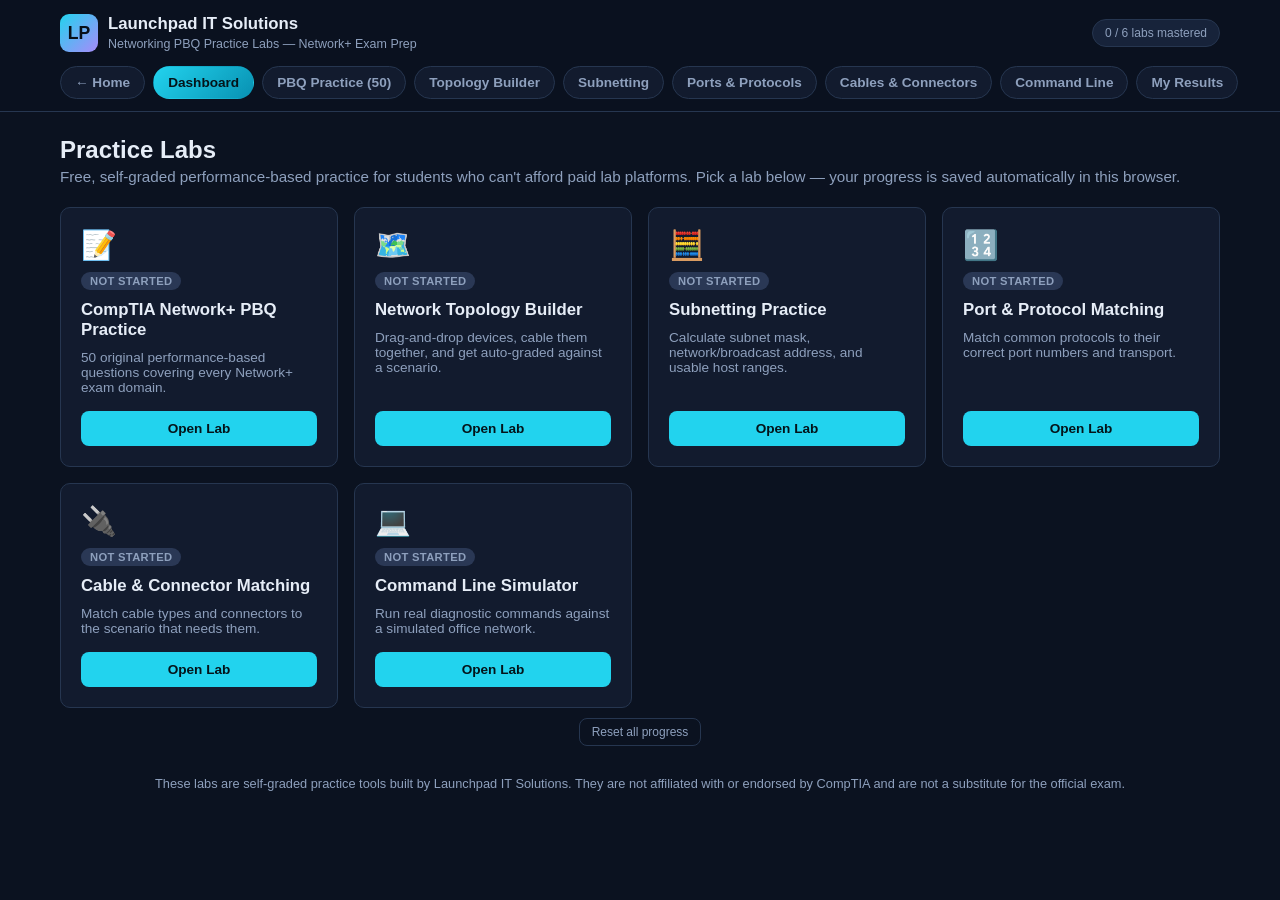
==== commit 17f4c71d: "Add a 50-question CompTIA Network+ PBQ practice bank Adds a new "PBQ Practice" tab with a question-n" ====
--- a/networking-pbq-labs.html
+++ b/networking-pbq-labs.html
@@ -175,6 +175,56 @@
     .match-columns{grid-template-columns:1fr;}
     .cli-layout{grid-template-columns:1fr;}
   }
+
+  /* PBQ Bank */
+  .pbq-header{display:flex;flex-wrap:wrap;justify-content:space-between;align-items:flex-end;gap:12px;margin-bottom:14px;}
+  .pbq-header .pbq-sub{color:var(--text-dim);font-size:.85rem;max-width:640px;}
+  .pbq-grid{display:flex;flex-wrap:wrap;gap:8px;margin-bottom:16px;}
+  .pbq-pill{
+    width:36px;height:36px;border-radius:8px;border:1px solid var(--border);
+    background:var(--panel-2);color:var(--text-dim);font-size:.8rem;font-weight:700;
+    display:flex;align-items:center;justify-content:center;cursor:pointer;
+  }
+  .pbq-pill:hover{border-color:var(--accent);}
+  .pbq-pill.current{border-color:var(--accent);box-shadow:0 0 0 2px rgba(34,211,238,.25);color:var(--text);}
+  .pbq-pill.correct{background:#0f3a2c;border-color:var(--accent-2);color:var(--accent-2);}
+  .pbq-pill.incorrect{background:#3a1e1e;border-color:var(--danger);color:var(--danger);}
+  .pbq-progress-row{display:flex;justify-content:space-between;font-size:.8rem;color:var(--text-dim);margin-bottom:4px;}
+  .pbq-progress-bar{height:8px;background:var(--panel-2);border-radius:99px;overflow:hidden;margin-bottom:20px;}
+  .pbq-progress-fill{height:100%;background:linear-gradient(90deg,var(--accent),var(--accent-3));transition:width .2s;}
+  .pbq-card{margin-bottom:14px;}
+  .pbq-card h3{margin:0 0 6px;font-size:1.05rem;}
+  .pbq-card .eyebrow{font-size:.72rem;text-transform:uppercase;letter-spacing:.05em;color:var(--text-dim);margin:0 0 8px;}
+  .pbq-card .category{font-size:.7rem;text-transform:uppercase;letter-spacing:.05em;color:var(--accent);font-weight:700;margin-bottom:6px;}
+  .pbq-card p{margin:0;color:var(--text-dim);font-size:.9rem;line-height:1.6;}
+  .pbq-tasks{margin:0;padding-left:20px;color:var(--text-dim);font-size:.9rem;line-height:1.8;}
+  .pbq-tasks li:first-child{color:var(--warn);font-weight:600;}
+  .pbq-hint-box{display:none;background:var(--panel-2);border:1px solid var(--border);border-radius:8px;padding:12px 14px;margin-bottom:14px;font-size:.85rem;color:var(--text-dim);}
+  .pbq-hint-box.show{display:block;}
+  .pbq-options{display:flex;flex-direction:column;gap:8px;margin-bottom:16px;}
+  .pbq-option{
+    background:var(--panel-2);border:1px solid var(--border);border-radius:8px;padding:12px 14px;
+    cursor:pointer;font-size:.9rem;display:flex;align-items:center;gap:10px;
+  }
+  .pbq-option:hover{border-color:var(--accent);}
+  .pbq-option.selected{border-color:var(--accent);background:#123047;}
+  .pbq-option.correct-answer{border-color:var(--accent-2);background:#0f2a22;}
+  .pbq-option.wrong-answer{border-color:var(--danger);background:#2a1414;}
+  .pbq-option .marker{width:18px;height:18px;border-radius:4px;border:1px solid var(--border);flex-shrink:0;}
+  .pbq-option.selected .marker{background:var(--accent);border-color:var(--accent);}
+  .pbq-order-pool{display:flex;flex-wrap:wrap;gap:8px;margin-bottom:12px;}
+  .pbq-order-slots{display:flex;flex-direction:column;gap:8px;margin-bottom:16px;}
+  .pbq-order-slot{
+    min-height:44px;border:1px dashed var(--border);border-radius:8px;padding:10px 14px;
+    display:flex;align-items:center;gap:10px;color:var(--text-dim);font-size:.85rem;
+  }
+  .pbq-order-slot .slot-num{font-weight:700;color:var(--accent);}
+  .pbq-order-slot.filled{border-style:solid;color:var(--text);cursor:pointer;}
+  .pbq-dept-grid{display:grid;grid-template-columns:repeat(auto-fit,minmax(220px,1fr));gap:12px;margin-bottom:16px;}
+  .pbq-dept-card{background:var(--panel-2);border:1px solid var(--border);border-radius:8px;padding:14px;}
+  .pbq-dept-card h4{margin:0 0 4px;font-size:.9rem;}
+  .pbq-dept-card .hosts-need{font-size:.78rem;color:var(--text-dim);margin-bottom:8px;}
+  .pbq-nav-row{display:flex;justify-content:space-between;margin-top:16px;}
 
   /* Results / print summary */
   .results-name-row{display:flex;gap:10px;flex-wrap:wrap;align-items:flex-end;margin-bottom:18px;}
@@ -220,6 +270,7 @@
   <nav class="tabs" id="tabNav">
     <a href="index.html">&larr; Home</a>
     <button data-view="dashboard" class="active">Dashboard</button>
+    <button data-view="pbqbank">PBQ Practice (50)</button>
     <button data-view="topology">Topology Builder</button>
     <button data-view="subnetting">Subnetting</button>
     <button data-view="ports">Ports &amp; Protocols</button>
@@ -240,6 +291,57 @@
       <button class="reset-all" id="resetAllBtn">Reset all progress</button>
     </div>
     <p class="footer-note">These labs are self-graded practice tools built by Launchpad IT Solutions. They are not affiliated with or endorsed by CompTIA and are not a substitute for the official exam.</p>
+  </section>
+
+  <!-- PBQ BANK -->
+  <section class="view" id="view-pbqbank">
+    <div class="pbq-header">
+      <div>
+        <h2 class="view-title" style="margin-bottom:2px;">CompTIA Network+ PBQ Practice</h2>
+        <div class="pbq-sub">50 original performance-based questions aligned to the current Network+ (N10-009) exam objectives &mdash; every question is free, no sign-up, no paywall.</div>
+      </div>
+      <div class="pbq-sub" id="pbqQuestionOf"></div>
+    </div>
+
+    <div class="pbq-grid" id="pbqGrid"></div>
+
+    <div class="pbq-progress-row"><span id="pbqCompletedLabel">0 completed</span><span id="pbqRemainingLabel">50 remaining</span></div>
+    <div class="pbq-progress-bar"><div class="pbq-progress-fill" id="pbqProgressFill" style="width:0%;"></div></div>
+
+    <div class="card pbq-card">
+      <div class="category" id="pbqCategory"></div>
+      <h3 id="pbqTitle"></h3>
+      <p id="pbqSummary"></p>
+    </div>
+
+    <div class="card pbq-card" id="pbqScenarioCard">
+      <p class="eyebrow">Scenario</p>
+      <p id="pbqScenario"></p>
+    </div>
+
+    <div class="card pbq-card" id="pbqTasksCard">
+      <p class="eyebrow">Tasks</p>
+      <ol class="pbq-tasks" id="pbqTasks"></ol>
+    </div>
+
+    <div id="pbqInteractive"></div>
+
+    <div class="toolbar">
+      <button class="btn" id="pbqHintBtn">Need Hint?</button>
+    </div>
+    <div class="pbq-hint-box" id="pbqHintBox"></div>
+
+    <div class="toolbar">
+      <button class="btn primary" id="pbqSubmit">Submit Answer</button>
+      <button class="btn" id="pbqTryAgain">Try Again</button>
+    </div>
+
+    <div id="pbqResult"></div>
+
+    <div class="pbq-nav-row">
+      <button class="btn" id="pbqPrev">&larr; Previous</button>
+      <button class="btn" id="pbqNext">Next &rarr;</button>
+    </div>
   </section>
 
   <!-- TOPOLOGY BUILDER -->
@@ -390,6 +492,7 @@
     if(raw) return JSON.parse(raw);
   }catch(e){}
   return {
+    pbqbank:{correctIds:[]},
     topology:{best:0}, subnetting:{best:0,rounds:0}, ports:{best:0}, cables:{best:0},
     cli:{ packs:{
       basics:{doneIds:[],total:5},
@@ -415,6 +518,7 @@
 
 /* ---------- Dashboard ---------- */
 const LAB_META = [
+  {key:"pbqbank", view:"pbqbank", icon:"📝", title:"CompTIA Network+ PBQ Practice", desc:"50 original performance-based questions covering every Network+ exam domain."},
   {key:"topology", view:"topology", icon:"🗺️", title:"Network Topology Builder", desc:"Drag-and-drop devices, cable them together, and get auto-graded against a scenario."},
   {key:"subnetting", view:"subnetting", icon:"🧮", title:"Subnetting Practice", desc:"Calculate subnet mask, network/broadcast address, and usable host ranges."},
   {key:"ports", view:"ports", icon:"🔢", title:"Port & Protocol Matching", desc:"Match common protocols to their correct port numbers and transport."},
@@ -423,6 +527,12 @@
 ];
 function statusFor(key){
   const p = progress[key];
+  if(key==="pbqbank"){
+    const correct = p && p.correctIds ? p.correctIds.length : 0;
+    if(correct === 0) return {label:"Not Started", cls:"not-started"};
+    if(correct >= 50) return {label:"Mastered", cls:"mastered"};
+    return {label:"In Progress", cls:"in-progress"};
+  }
   if(key==="cli"){
     const packs = p && p.packs ? p.packs : {};
     let done=0, total=0;
@@ -455,7 +565,7 @@
     card.querySelector(".start-btn").addEventListener("click", ()=>showView(lab.view));
     grid.appendChild(card);
   });
-  document.getElementById("overallProgressPill").textContent = mastered + " / 5 labs mastered";
+  document.getElementById("overallProgressPill").textContent = mastered + " / " + LAB_META.length + " labs mastered";
 }
 document.getElementById("resetAllBtn").addEventListener("click", ()=>{
   if(confirm("Reset all saved progress on this device?")){
@@ -1390,6 +1500,733 @@
 })();
 
 /* =========================================================
+   PBQ BANK (50 questions, CompTIA Network+ N10-009 objectives)
+   ========================================================= */
+(function(){
+  if(!progress.pbqbank) progress.pbqbank = {correctIds:[]};
+
+  const PBQ_BANK = [
+    // ---- Domain 1: Networking Concepts ----
+    {id:1, category:"Networking Concepts", title:"OSI Model Layers", type:"match",
+      summary:"Match each OSI layer to its correct function.",
+      leftLabel:"OSI Layer", rightLabel:"Function",
+      pairs:[
+        ["Layer 1 – Physical","Cabling, hubs, and repeaters; transmits raw bits"],
+        ["Layer 2 – Data Link","MAC addressing and switching; organizes bits into frames"],
+        ["Layer 3 – Network","IP addressing and routing between networks"],
+        ["Layer 4 – Transport","TCP/UDP; segments data and manages ports"],
+        ["Layer 5 – Session","Establishes and maintains sessions between applications"],
+        ["Layer 6 – Presentation","Formats, encrypts, and compresses data (e.g. TLS, JPEG)"],
+        ["Layer 7 – Application","End-user protocols like HTTP, FTP, and SMTP"]
+      ],
+      hint:"Remember the mnemonic 'Please Do Not Throw Sausage Pizza Away' from Layer 1 to Layer 7."},
+    {id:2, category:"Networking Concepts", title:"TCP vs. UDP", type:"multi",
+      summary:"Select every statement that correctly describes UDP.",
+      prompt:"Which of the following are true about UDP? (Select all that apply)",
+      options:["Connectionless protocol","Guarantees in-order, reliable delivery","Lower overhead than TCP","Used by DNS and DHCP","Uses a three-way handshake before sending data"],
+      correct:[0,2,3],
+      hint:"UDP trades reliability for speed — no handshake, no delivery guarantee, no sequencing."},
+    {id:3, category:"Networking Concepts", title:"Private & Reserved IPv4 Ranges", type:"match",
+      summary:"Match each address range to what it's used for.",
+      leftLabel:"Range", rightLabel:"Purpose",
+      pairs:[
+        ["10.0.0.0/8","Class A private address space"],
+        ["172.16.0.0/12","Class B private address space"],
+        ["192.168.0.0/16","Class C private address space"],
+        ["169.254.0.0/16","APIPA / link-local (auto-assigned when DHCP fails)"],
+        ["127.0.0.0/8","Loopback addresses"],
+        ["224.0.0.0/4","Multicast address range"]
+      ],
+      hint:"169.254.x.x on a device means it couldn't reach a DHCP server."},
+    {id:4, category:"Networking Concepts", title:"Corporate Network Subnetting", type:"subnet",
+      summary:"Allocate appropriate subnets to four departments based on host requirements using efficient VLSM addressing.",
+      scenario:"You've been assigned the network block 192.168.20.0/24 for a headquarters site. Divide it among four departments without wasting addresses or creating overlapping subnets.",
+      tasks:["Start with the largest host requirement first to avoid wasted IPs and overlapping subnets.","Calculate the minimum subnet size needed for each department.","Enter the correct network address and CIDR prefix for each department.","Avoid choosing subnets that are too small (insufficient hosts) or unnecessarily large (wasted IPs)."],
+      block:"192.168.20.0/24",
+      departments:[
+        {name:"Sales", hosts:60, answer:"192.168.20.0/26"},
+        {name:"IT", hosts:25, answer:"192.168.20.64/27"},
+        {name:"Engineering", hosts:12, answer:"192.168.20.96/28"},
+        {name:"Guest Wi-Fi", hosts:6, answer:"192.168.20.112/29"}
+      ],
+      hint:"Sort departments by host count, largest first, and assign each the smallest subnet that fits, back to back starting from the top of the block."},
+    {id:5, category:"Networking Concepts", title:"IPv6 Address Types", type:"match",
+      summary:"Match each IPv6 address type to its description.",
+      leftLabel:"Address Type", rightLabel:"Description",
+      pairs:[
+        ["Global Unicast","Publicly routable address, similar to a public IPv4 address (2000::/3)"],
+        ["Link-Local","Non-routable, auto-configured, used only on the local link (fe80::/10)"],
+        ["Unique Local","Private IPv6 addressing for internal use only (fc00::/7)"],
+        ["Multicast","Delivers a packet to a group of interfaces (ff00::/8)"],
+        ["Loopback","::1 — refers to the local host itself"]
+      ],
+      hint:"fe80:: on an interface is the IPv6 equivalent of an APIPA address."},
+    {id:6, category:"Networking Concepts", title:"Identify the Topology", type:"single",
+      summary:"Read the scenario and identify the network topology being described.",
+      scenario:"Every device in the office connects directly to a central switch. If the switch fails, the entire segment loses connectivity, but a single cable failure only affects the one device using that cable.",
+      options:["Star topology","Full mesh topology","Bus topology","Ring topology"],
+      correct:0,
+      hint:"Think about what's at the center of the description — a single point every device connects to."},
+    {id:7, category:"Networking Concepts", title:"Max Wireless Speeds", type:"match",
+      summary:"Match each 802.11 standard to its maximum theoretical data rate.",
+      leftLabel:"802.11 Standard", rightLabel:"Max Data Rate",
+      pairs:[
+        ["802.11b","11 Mbps"],
+        ["802.11a / 802.11g","54 Mbps"],
+        ["802.11n (Wi-Fi 4)","600 Mbps"],
+        ["802.11ac (Wi-Fi 5)","6.9 Gbps"],
+        ["802.11ax (Wi-Fi 6)","9.6 Gbps"]
+      ],
+      hint:"Each generation roughly multiplies the max theoretical speed of the last."},
+    {id:8, category:"Networking Concepts", title:"Cloud Service & Deployment Models", type:"match",
+      summary:"Match each cloud term to its definition.",
+      leftLabel:"Term", rightLabel:"Definition",
+      pairs:[
+        ["IaaS","Provides virtualized computing infrastructure (VMs, storage, networking) over the internet"],
+        ["PaaS","Provides a platform for developing and deploying apps without managing infrastructure"],
+        ["SaaS","Delivers fully functional software applications over the internet"],
+        ["Public Cloud","Services offered over the public internet, shared among multiple tenants"],
+        ["Private Cloud","Dedicated cloud infrastructure used by a single organization"],
+        ["Hybrid Cloud","A combination of public and private cloud resources"]
+      ],
+      hint:"IaaS/PaaS/SaaS describe what you're renting; public/private/hybrid describe who it's shared with."},
+    {id:9, category:"Networking Concepts", title:"Ports & Protocols II", type:"match",
+      summary:"Match each protocol to its well-known port and transport.",
+      leftLabel:"Protocol", rightLabel:"Port / Transport",
+      pairs:[
+        ["LDAP","Port 389 (TCP)"],
+        ["LDAPS","Port 636 (TCP)"],
+        ["Kerberos","Port 88 (TCP/UDP)"],
+        ["SNMP","Port 161 (UDP)"],
+        ["SNMP Trap","Port 162 (UDP)"],
+        ["Syslog","Port 514 (UDP)"],
+        ["SIP","Port 5060 (TCP/UDP)"],
+        ["MySQL","Port 3306 (TCP)"]
+      ],
+      hint:"LDAPS is LDAP over TLS, similar to how HTTPS relates to HTTP."},
+    {id:10, category:"Networking Concepts", title:"Single-Mode Fiber Characteristics", type:"multi",
+      summary:"Select every statement that correctly describes single-mode fiber.",
+      prompt:"Which of the following are true about single-mode fiber? (Select all that apply)",
+      options:["Uses a laser light source","Supports longer distances than multi-mode fiber","Has a smaller core diameter than multi-mode fiber","Uses an LED light source","Susceptible to electromagnetic interference"],
+      correct:[0,1,2],
+      hint:"Single-mode is the long-haul option — think 'laser, long distance, small core'."},
+
+    // ---- Domain 2: Network Implementation ----
+    {id:11, category:"Network Implementation", title:"Inter-VLAN Routing", type:"single",
+      summary:"Determine what's required to let two VLANs communicate.",
+      scenario:"A network has two VLANs (10 and 20) connected to a single Layer 2 switch. Users on VLAN 10 need to communicate with users on VLAN 20.",
+      options:["A Layer 3 switch or router configured for inter-VLAN routing","A second Layer 2 switch","A wireless access point","A repeater"],
+      correct:0,
+      hint:"A plain Layer 2 switch can't route between different IP subnets — VLANs are separate broadcast domains."},
+    {id:12, category:"Network Implementation", title:"Point-to-Point WAN Subnetting", type:"subnet",
+      summary:"Allocate /30 subnets for three point-to-point WAN links.",
+      scenario:"You're assigning addressing for three new point-to-point WAN links out of the 10.10.10.0/24 block. Each link only needs 2 usable host addresses.",
+      tasks:["Point-to-point WAN links only need 2 usable addresses, so each should be a /30 subnet.","Assign the links back-to-back starting from the beginning of the block.","Enter the network address and CIDR prefix for each link."],
+      block:"10.10.10.0/24",
+      departments:[
+        {name:"Link A", hosts:2, answer:"10.10.10.0/30"},
+        {name:"Link B", hosts:2, answer:"10.10.10.4/30"},
+        {name:"Link C", hosts:2, answer:"10.10.10.8/30"}
+      ],
+      hint:"A /30 gives you exactly 4 addresses: network, 2 usable hosts, and broadcast — perfect for a WAN link."},
+    {id:13, category:"Network Implementation", title:"Routing Protocol Types", type:"match",
+      summary:"Match each routing protocol to its type.",
+      leftLabel:"Protocol", rightLabel:"Type",
+      pairs:[
+        ["RIP","Distance-vector, hop count metric, max 15 hops"],
+        ["OSPF","Link-state, uses cost metric, organized into areas"],
+        ["EIGRP","Cisco advanced distance-vector, uses a composite metric"],
+        ["BGP","Path-vector protocol used between autonomous systems (the Internet)"]
+      ],
+      hint:"BGP is the only one of these that routes between organizations rather than within one."},
+    {id:14, category:"Network Implementation", title:"Spanning Tree Port States", type:"match",
+      summary:"Match each STP port state to its description.",
+      leftLabel:"Port State", rightLabel:"Description",
+      pairs:[
+        ["Blocking","Does not forward frames; prevents loops"],
+        ["Listening","Prepares to forward frames but doesn't learn MAC addresses yet"],
+        ["Learning","Learns MAC addresses but doesn't yet forward frames"],
+        ["Forwarding","Fully operational; sends and receives data frames"],
+        ["Disabled","Administratively shut down; doesn't participate in STP"]
+      ],
+      hint:"The active states move in order: Blocking → Listening → Learning → Forwarding."},
+    {id:15, category:"Network Implementation", title:"Traffic Management Devices", type:"match",
+      summary:"Match each device to its purpose.",
+      leftLabel:"Device", rightLabel:"Purpose",
+      pairs:[
+        ["Load Balancer","Distributes traffic across multiple servers to improve availability and performance"],
+        ["Firewall","Filters traffic based on security rules to permit or deny communication"],
+        ["Forward Proxy","Sits between clients and the internet, forwarding client requests"],
+        ["Reverse Proxy","Sits in front of servers, forwarding client requests to the correct backend server"]
+      ],
+      hint:"Forward proxy protects/represents clients; reverse proxy protects/represents servers."},
+    {id:16, category:"Network Implementation", title:"5GHz vs. 2.4GHz", type:"multi",
+      summary:"Select every statement that correctly describes the 5GHz band.",
+      prompt:"Which of the following are true about the 5GHz Wi-Fi band? (Select all that apply)",
+      options:["Offers more non-overlapping channels than 2.4GHz","Has shorter range than 2.4GHz","Less susceptible to interference from common household devices","Better at penetrating walls than 2.4GHz","Only supported by the 802.11b standard"],
+      correct:[0,1,2],
+      hint:"Higher frequency generally means shorter range and less penetration, but more clean channels."},
+    {id:17, category:"Network Implementation", title:"Direct Switch-to-Switch Cabling", type:"single",
+      summary:"Choose the correct cable type for connecting two switches directly.",
+      scenario:"You need to connect two switches directly together with no intermediate device, and neither switch supports Auto-MDIX.",
+      options:["Crossover cable","Straight-through cable","Rollover cable","Coaxial cable"],
+      correct:0,
+      hint:"Straight-through connects dissimilar devices (PC-to-switch); this scenario connects two similar devices."},
+    {id:18, category:"Network Implementation", title:"NAT Types", type:"match",
+      summary:"Match each NAT type to its description.",
+      leftLabel:"NAT Type", rightLabel:"Description",
+      pairs:[
+        ["Static NAT","One-to-one mapping between a private and a public IP address"],
+        ["Dynamic NAT","Maps private IPs to a pool of public IPs on a first-come basis"],
+        ["PAT (NAT Overload)","Maps many private IPs to a single public IP using different port numbers"]
+      ],
+      hint:"PAT is what most home routers use — many devices sharing one public IP."},
+    {id:19, category:"Network Implementation", title:"DHCP DORA Process", type:"order",
+      summary:"Put the DHCP lease process steps in the correct order.",
+      items:["Discover","Offer","Request","Acknowledge"],
+      correctOrder:[0,1,2,3],
+      hint:"The mnemonic 'DORA' gives you the order directly."},
+    {id:20, category:"Network Implementation", title:"Cable & Connector Use Cases", type:"match",
+      summary:"Match each connector/cable to what it's typically used for.",
+      leftLabel:"Cable / Connector", rightLabel:"Typical Use",
+      pairs:[
+        ["RJ45","Twisted-pair copper Ethernet"],
+        ["RJ11","Telephone / DSL line"],
+        ["LC / SC","Fiber optic patch connections"],
+        ["F-Type","Coaxial cable (cable/satellite TV)"],
+        ["DB-9 (Console)","Direct CLI connection to a switch/router console port"]
+      ],
+      hint:"RJ45 is the standard 8-pin connector used for nearly all modern Ethernet."},
+
+    // ---- Domain 3: Network Operations ----
+    {id:21, category:"Network Operations", title:"Troubleshooting Methodology", type:"order",
+      summary:"Put CompTIA's network troubleshooting methodology steps in the correct order.",
+      items:["Identify the problem","Establish a theory of probable cause","Test the theory to determine the cause","Establish a plan of action and identify potential effects","Implement the solution or escalate","Verify full system functionality and implement preventive measures","Document findings, actions, and outcomes"],
+      correctOrder:[0,1,2,3,4,5,6],
+      hint:"You always identify before theorizing, and you always document last."},
+    {id:22, category:"Network Operations", title:"Diagnostic Commands", type:"match",
+      summary:"Match each task to the command you'd use to accomplish it.",
+      leftLabel:"Task", rightLabel:"Command",
+      pairs:[
+        ["View active TCP/UDP connections","netstat"],
+        ["Test basic connectivity to a host","ping"],
+        ["Trace the path packets take to a destination","tracert / traceroute"],
+        ["Resolve a hostname to an IP address","nslookup"],
+        ["View local IP configuration","ipconfig / ifconfig"],
+        ["View the local ARP cache","arp -a"]
+      ],
+      hint:"These are the same commands used in the Command Line Simulator lab."},
+    {id:23, category:"Network Operations", title:"SNMP Components", type:"match",
+      summary:"Match each SNMP term to its definition.",
+      leftLabel:"Term", rightLabel:"Definition",
+      pairs:[
+        ["Manager","The system that monitors and manages network devices (NMS)"],
+        ["Agent","Software on a managed device that collects and reports data"],
+        ["MIB","Database structure defining what information can be collected from a device"],
+        ["Trap","An unsolicited alert sent from an agent to the manager when an event occurs"]
+      ],
+      hint:"A 'trap' is the device proactively telling the manager something happened, rather than waiting to be asked."},
+    {id:24, category:"Network Operations", title:"Backup Types", type:"match",
+      summary:"Match each backup type to its description.",
+      leftLabel:"Backup Type", rightLabel:"Description",
+      pairs:[
+        ["Full Backup","Copies all selected data every time; longest backup, fastest restore"],
+        ["Incremental Backup","Copies only data changed since the last backup; fastest backup, slower restore"],
+        ["Differential Backup","Copies data changed since the last full backup; restore needs only the full + latest differential"],
+        ["Snapshot","Captures the state of a system at a point in time, often used for VMs"]
+      ],
+      hint:"Incremental only looks back to the last backup of any kind; differential always looks back to the last full."},
+    {id:25, category:"Network Operations", title:"High Availability Concepts", type:"match",
+      summary:"Match each high-availability term to its description.",
+      leftLabel:"Term", rightLabel:"Description",
+      pairs:[
+        ["Active-Active","All nodes handle traffic simultaneously, sharing the load"],
+        ["Active-Passive","One node handles traffic while a standby node waits to take over on failure"],
+        ["NIC Teaming","Combines multiple network interfaces for redundancy and/or increased throughput"],
+        ["Clustering","A group of servers working together and presented as a single system"]
+      ],
+      hint:"Active-active shares load right now; active-passive keeps a backup in reserve."},
+    {id:26, category:"Network Operations", title:"Network Documentation Types", type:"match",
+      summary:"Match each documentation type to what it captures.",
+      leftLabel:"Documentation", rightLabel:"Captures",
+      pairs:[
+        ["Physical Network Diagram","The actual physical layout of devices and cabling"],
+        ["Logical Network Diagram","How data flows and how devices are logically connected (IP scheme, VLANs)"],
+        ["Wiring Schematic","Cable types, pinouts, and connections between ports"],
+        ["IDF/MDF Documentation","The location and layout of intermediate/main distribution frames"]
+      ],
+      hint:"Physical = what it looks like on a floor plan; logical = how the IP addressing/VLANs flow."},
+    {id:27, category:"Network Operations", title:"Monitoring Metrics", type:"match",
+      summary:"Match each networking metric to its definition.",
+      leftLabel:"Metric", rightLabel:"Definition",
+      pairs:[
+        ["Latency","The time it takes for data to travel from source to destination"],
+        ["Jitter","Variation in packet arrival times"],
+        ["Throughput","The actual amount of data successfully transferred over a connection"],
+        ["Packet Loss","The percentage of packets that fail to reach their destination"]
+      ],
+      hint:"Jitter is about inconsistency in timing, not the delay itself."},
+    {id:28, category:"Network Operations", title:"Prioritizing VoIP Traffic", type:"single",
+      summary:"Choose the best technique to keep VoIP calls clear under heavy network load.",
+      scenario:"A company wants to ensure VoIP calls remain clear even when the network is under heavy load.",
+      options:["Implement QoS traffic prioritization for VoIP traffic","Increase the DHCP lease time","Disable Spanning Tree Protocol","Implement NAT overload"],
+      correct:0,
+      hint:"None of the other options affect how traffic is prioritized on a congested link."},
+    {id:29, category:"Network Operations", title:"Change Management Concepts", type:"match",
+      summary:"Match each change management term to its definition.",
+      leftLabel:"Term", rightLabel:"Definition",
+      pairs:[
+        ["Request for Change (RFC)","A formal proposal describing a planned change to the network"],
+        ["Rollback Plan","Steps to revert a change if it causes unexpected issues"],
+        ["Maintenance Window","A pre-approved time period during which changes can be made with minimal impact"],
+        ["Change Advisory Board","The group that reviews and approves proposed changes"]
+      ],
+      hint:"Always have a rollback plan before making a production change."},
+    {id:30, category:"Network Operations", title:"Environmental Monitoring", type:"single",
+      summary:"Identify the most likely cause of intermittent server room hardware failures.",
+      scenario:"A server room has intermittent hardware failures, and users report the room feels unusually warm.",
+      options:["HVAC/cooling system failure","Incorrect subnet mask","Duplex mismatch","DNS misconfiguration"],
+      correct:0,
+      hint:"The other three options wouldn't cause the room to feel warm."},
+
+    // ---- Domain 4: Network Security ----
+    {id:31, category:"Network Security", title:"Firewall Types", type:"match",
+      summary:"Match each firewall type to its description.",
+      leftLabel:"Firewall Type", rightLabel:"Description",
+      pairs:[
+        ["Stateless Firewall","Filters traffic based on static rules without tracking connection state"],
+        ["Stateful Firewall","Tracks the state of active connections to make filtering decisions"],
+        ["Next-Generation Firewall (NGFW)","Combines filtering with deep packet inspection, app awareness, and IPS"],
+        ["Web Application Firewall (WAF)","Protects web applications by filtering and monitoring HTTP traffic"]
+      ],
+      hint:"NGFW is the 'everything and the kitchen sink' modern firewall."},
+    {id:32, category:"Network Security", title:"The AAA Framework", type:"match",
+      summary:"Match each part of AAA to its definition.",
+      leftLabel:"Term", rightLabel:"Definition",
+      pairs:[
+        ["Authentication","Verifies the identity of a user or device (e.g. username/password)"],
+        ["Authorization","Determines what an authenticated user is allowed to do"],
+        ["Accounting","Tracks and logs what a user did while connected"]
+      ],
+      hint:"Authentication proves who you are; authorization decides what you can do; accounting logs what you did."},
+    {id:33, category:"Network Security", title:"VPN Concepts", type:"match",
+      summary:"Match each VPN term to its description.",
+      leftLabel:"Term", rightLabel:"Description",
+      pairs:[
+        ["Site-to-Site VPN","Connects two entire networks together over the internet"],
+        ["Client-to-Site VPN","Connects an individual remote user to a network"],
+        ["Split Tunnel","Only routes corporate-destined traffic through the VPN; other traffic uses the local connection"],
+        ["Full Tunnel","Routes all of a user's traffic through the VPN"]
+      ],
+      hint:"Split tunnel trades some security for better performance on non-corporate traffic."},
+    {id:34, category:"Network Security", title:"Common Attack Types", type:"match",
+      summary:"Match each attack type to its description.",
+      leftLabel:"Attack", rightLabel:"Description",
+      pairs:[
+        ["DDoS","Overwhelms a target with traffic from multiple sources to disrupt availability"],
+        ["ARP Spoofing","Sends forged ARP messages to associate an attacker's MAC with another device's IP"],
+        ["DNS Poisoning","Corrupts DNS resolver data to redirect users to malicious sites"],
+        ["Evil Twin","A rogue wireless access point that mimics a legitimate one to intercept traffic"],
+        ["On-Path Attack (MITM)","Attacker intercepts and possibly alters communication between two parties"],
+        ["Rogue DHCP Server","An unauthorized DHCP server that hands out incorrect network configuration"]
+      ],
+      hint:"An Evil Twin attacks over Wi-Fi specifically; ARP spoofing is the classic setup for an on-path attack."},
+    {id:35, category:"Network Security", title:"IDS vs. IPS Placement", type:"single",
+      summary:"Choose the device that actively blocks malicious traffic in real time.",
+      scenario:"A company wants to actively block malicious traffic in real time, not just alert on it.",
+      options:["IPS (Intrusion Prevention System), deployed inline","IDS (Intrusion Detection System)","A passive network tap","A syslog server"],
+      correct:0,
+      hint:"Only a device placed inline (in the traffic path) can actually block traffic."},
+    {id:36, category:"Network Security", title:"Port-Based Network Access Control", type:"single",
+      summary:"Identify the technology that provides port-based network access control.",
+      scenario:"Which technology requires devices to authenticate before being granted network access at the switch port?",
+      options:["802.1X","802.1Q","802.3af","802.11ac"],
+      correct:0,
+      hint:"802.1Q is VLAN tagging; 802.3af is PoE — neither is about authentication."},
+    {id:37, category:"Network Security", title:"Wireless Security Protocols", type:"match",
+      summary:"Match each wireless security protocol to its description.",
+      leftLabel:"Protocol", rightLabel:"Description",
+      pairs:[
+        ["WEP","Legacy protocol using RC4 encryption; easily cracked, should not be used"],
+        ["WPA","Introduced TKIP to address WEP's weaknesses; still considered insecure"],
+        ["WPA2","Uses AES-CCMP encryption; widely used and considered secure when configured properly"],
+        ["WPA3","Current standard; adds SAE (replacing PSK) and stronger encryption"]
+      ],
+      hint:"They're listed in order from oldest/weakest to newest/strongest."},
+    {id:38, category:"Network Security", title:"Access Control List Rule", type:"single",
+      summary:"Choose the ACL entry that blocks Telnet from a specific subnet while allowing everything else.",
+      scenario:"An administrator wants to block all Telnet traffic (port 23) from the 10.10.20.0/24 subnet while allowing all other traffic.",
+      options:["deny tcp 10.10.20.0/24 any eq 23, then permit ip any any","permit tcp 10.10.20.0/24 any eq 23","deny ip any any","permit udp 10.10.20.0/24 any eq 23"],
+      correct:0,
+      hint:"You need an explicit deny for the Telnet traffic, followed by a permit for everything else."},
+    {id:39, category:"Network Security", title:"Physical Security Controls", type:"match",
+      summary:"Match each physical security control to its description.",
+      leftLabel:"Control", rightLabel:"Description",
+      pairs:[
+        ["Mantrap","A small space with two interlocking doors that only allows one person through at a time"],
+        ["Biometric Lock","Uses a physical characteristic (fingerprint, retina) to grant access"],
+        ["Badge Reader","Grants access based on a scanned access card"],
+        ["Camera / CCTV","Provides visual monitoring and recording of a physical area"]
+      ],
+      hint:"A mantrap is specifically designed to prevent 'tailgating' into a secure area."},
+    {id:40, category:"Network Security", title:"Risk & Availability Metrics", type:"match",
+      summary:"Match each metric to its definition.",
+      leftLabel:"Metric", rightLabel:"Definition",
+      pairs:[
+        ["MTTR","Mean Time To Repair: average time to fix a failed component and restore service"],
+        ["MTBF","Mean Time Between Failures: average time a device operates before failing"],
+        ["RPO","Recovery Point Objective: maximum acceptable amount of data loss, measured in time"],
+        ["RTO","Recovery Time Objective: maximum acceptable time to restore a service after a disruption"]
+      ],
+      hint:"RPO is about how much data you can afford to lose; RTO is about how long you can afford to be down."},
+
+    // ---- Domain 5: Network Troubleshooting ----
+    {id:41, category:"Network Troubleshooting", title:"Cable Testing Tools", type:"match",
+      summary:"Match each tool to its use case.",
+      leftLabel:"Tool", rightLabel:"Use Case",
+      pairs:[
+        ["TDR (Time Domain Reflectometer)","Locates cable breaks/faults on copper cable"],
+        ["OTDR (Optical TDR)","Locates faults and measures length on fiber optic cable"],
+        ["Tone Generator & Probe","Traces a specific cable through a bundle or wall"],
+        ["Cable Certifier","Verifies a cable meets a specific performance standard"],
+        ["Loopback Plug","Tests a port's ability to send and receive by looping the signal back"]
+      ],
+      hint:"TDR and OTDR are the copper/fiber equivalents of each other."},
+    {id:42, category:"Network Troubleshooting", title:"Wireless Coverage Issue", type:"single",
+      summary:"Identify the most likely cause of weak signal at the edge of coverage.",
+      scenario:"Users near the edge of the office report weak Wi-Fi signal and frequent disconnects, while users near the AP have no issues.",
+      options:["Insufficient signal strength/coverage at that distance","Duplicate IP address","Incorrect default gateway","DNS server unreachable"],
+      correct:0,
+      hint:"The symptom scales with distance from the AP — that points to signal strength, not a config issue."},
+    {id:43, category:"Network Troubleshooting", title:"Reading Ping Output", type:"single",
+      summary:"Diagnose what a repeated 'Request timed out' ping result most likely indicates.",
+      scenario:"A ping to a server returns 'Request timed out' for all 4 packets, with 100% packet loss reported in the summary.",
+      options:["The host is unreachable or not responding","The DNS server resolved the wrong IP","The switch port is in STP blocking state","The default gateway changed"],
+      correct:0,
+      hint:"100% loss with timeouts on every packet is the classic signature of an unreachable/unresponsive host."},
+    {id:44, category:"Network Troubleshooting", title:"Duplex Mismatch", type:"single",
+      summary:"Identify the cause of high late collisions on an otherwise healthy cable.",
+      scenario:"A connection between a switch and a server shows high late collisions and poor performance, but the cable tests fine.",
+      options:["A duplex mismatch between the switch port and NIC","An expired DHCP lease","A misconfigured ACL","DNS poisoning"],
+      correct:0,
+      hint:"Late collisions on a link that tests fine physically is a textbook duplex mismatch symptom."},
+    {id:45, category:"Network Troubleshooting", title:"Name Resolution Failure", type:"single",
+      summary:"Identify the most likely cause when IP connectivity works but name resolution doesn't.",
+      scenario:"A user can successfully ping 8.8.8.8 but cannot browse to www.example.com by name.",
+      options:["DNS resolution failure","A duplex mismatch","A bad fiber connector","An expired DHCP lease"],
+      correct:0,
+      hint:"Connectivity by IP works fine — the problem is specifically translating names to IPs."},
+    {id:46, category:"Network Troubleshooting", title:"Physical Layer Issues", type:"multi",
+      summary:"Select only the issues that occur at the Physical layer (Layer 1).",
+      prompt:"Which of the following are Physical layer (Layer 1) issues? (Select all that apply)",
+      options:["A damaged or improperly crimped cable","A failed SFP transceiver","Excessive attenuation on a long cable run","An incorrect VLAN assignment","An incorrect subnet mask"],
+      correct:[0,1,2],
+      hint:"VLAN assignment is Layer 2 and subnet masks are Layer 3 — everything else here is about the physical medium/hardware."},
+    {id:47, category:"Network Troubleshooting", title:"Reading Tracert Output", type:"single",
+      summary:"Diagnose a tracert that succeeds partway then times out for every remaining hop.",
+      scenario:"A tracert to a remote server shows successful replies through hop 3, then every subsequent hop shows 'Request timed out' with no final destination reached.",
+      options:["A routing or connectivity problem at or beyond hop 3","The local NIC is faulty","The DNS server is down","The local switch port is disabled"],
+      correct:0,
+      hint:"If the local NIC or switch port were the problem, hop 1 would already fail."},
+    {id:48, category:"Network Troubleshooting", title:"Measuring Throughput", type:"single",
+      summary:"Choose the tool best suited to measure actual achievable throughput.",
+      scenario:"Which tool would best measure the actual achievable throughput between two hosts on the network?",
+      options:["iperf","ping","tracert","nslookup"],
+      correct:0,
+      hint:"Ping measures latency, not sustained data transfer rate."},
+    {id:49, category:"Network Troubleshooting", title:"New VLAN Can't Reach Others", type:"single",
+      summary:"Diagnose why a device on a newly added VLAN can't reach devices on another VLAN.",
+      scenario:"A newly added PC on VLAN 30 cannot reach any resources on VLAN 10, though other VLAN 10 devices communicate fine with each other.",
+      options:["Inter-VLAN routing has not been configured for VLAN 30","The PC has an expired DHCP lease","A bad Ethernet cable","DNS server is unreachable"],
+      correct:0,
+      hint:"VLAN 10 devices work fine with each other — the problem is specifically crossing between VLANs."},
+    {id:50, category:"Network Troubleshooting", title:"Branch Office Subnetting Capstone", type:"subnet",
+      summary:"Allocate subnets for a branch office with four very different host requirements.",
+      scenario:"A branch office has been assigned 172.16.5.0/24. Divide it among four groups without wasting addresses or overlapping.",
+      tasks:["Start with the largest host requirement first to avoid wasted IPs and overlapping subnets.","Calculate the minimum subnet size needed for each group.","Enter the correct network address and CIDR prefix for each group."],
+      block:"172.16.5.0/24",
+      departments:[
+        {name:"Operations", hosts:100, answer:"172.16.5.0/25"},
+        {name:"Warehouse", hosts:40, answer:"172.16.5.128/26"},
+        {name:"Office", hosts:20, answer:"172.16.5.192/27"},
+        {name:"Security Cameras", hosts:8, answer:"172.16.5.224/28"}
+      ],
+      hint:"This is the same VLSM process as question 4, just with different host counts — largest first, pack them back to back."}
+  ];
+
+  let currentIndex = 0;
+  let selectedSingle = null;
+  let selectedMulti = new Set();
+  let matchSelectedLeft = null;
+  let matchState = null; // {items:[{left,right,id,matched}]}
+  let orderState = null; // {pool:[idx,...], placed:[idx,...]}
+
+  const grid = document.getElementById("pbqGrid");
+  const questionOf = document.getElementById("pbqQuestionOf");
+  const completedLabel = document.getElementById("pbqCompletedLabel");
+  const remainingLabel = document.getElementById("pbqRemainingLabel");
+  const progressFill = document.getElementById("pbqProgressFill");
+  const categoryEl = document.getElementById("pbqCategory");
+  const titleEl = document.getElementById("pbqTitle");
+  const summaryEl = document.getElementById("pbqSummary");
+  const scenarioCard = document.getElementById("pbqScenarioCard");
+  const scenarioEl = document.getElementById("pbqScenario");
+  const tasksCard = document.getElementById("pbqTasksCard");
+  const tasksEl = document.getElementById("pbqTasks");
+  const interactiveEl = document.getElementById("pbqInteractive");
+  const hintBtn = document.getElementById("pbqHintBtn");
+  const hintBox = document.getElementById("pbqHintBox");
+  const resultEl = document.getElementById("pbqResult");
+
+  function isCorrectId(id){ return progress.pbqbank.correctIds.includes(id); }
+
+  function renderGrid(){
+    grid.innerHTML = "";
+    PBQ_BANK.forEach((q, i)=>{
+      const pill = document.createElement("div");
+      let cls = "pbq-pill";
+      if(i === currentIndex) cls += " current";
+      else if(isCorrectId(q.id)) cls += " correct";
+      pill.className = cls;
+      pill.textContent = q.id;
+      pill.addEventListener("click", ()=> goTo(i));
+      grid.appendChild(pill);
+    });
+    const completed = progress.pbqbank.correctIds.length;
+    completedLabel.textContent = completed + " completed";
+    remainingLabel.textContent = (PBQ_BANK.length - completed) + " remaining";
+    progressFill.style.width = Math.round((completed/PBQ_BANK.length)*100) + "%";
+  }
+
+  function goTo(i){
+    currentIndex = Math.max(0, Math.min(PBQ_BANK.length-1, i));
+    render();
+  }
+
+  function render(){
+    const q = PBQ_BANK[currentIndex];
+    questionOf.textContent = "Question " + (currentIndex+1) + " of " + PBQ_BANK.length;
+    categoryEl.textContent = q.category;
+    titleEl.textContent = q.title;
+    summaryEl.textContent = q.summary;
+
+    if(q.scenario){
+      scenarioCard.style.display = "";
+      scenarioEl.textContent = q.scenario;
+    } else {
+      scenarioCard.style.display = "none";
+    }
+
+    if(q.tasks && q.tasks.length){
+      tasksCard.style.display = "";
+      tasksEl.innerHTML = q.tasks.map(t=>`<li>${t}</li>`).join("");
+    } else {
+      tasksCard.style.display = "none";
+    }
+
+    hintBox.classList.remove("show");
+    hintBox.textContent = q.hint || "";
+    resultEl.innerHTML = "";
+    selectedSingle = null;
+    selectedMulti = new Set();
+    matchSelectedLeft = null;
+
+    renderInteractive(q);
+    renderGrid();
+  }
+
+  function renderInteractive(q){
+    interactiveEl.innerHTML = "";
+    if(q.type === "single"){
+      const wrap = document.createElement("div");
+      wrap.className = "pbq-options";
+      q.options.forEach((opt, i)=>{
+        const el = document.createElement("div");
+        el.className = "pbq-option";
+        el.innerHTML = `<span class="marker"></span><span>${opt}</span>`;
+        el.addEventListener("click", ()=>{
+          selectedSingle = i;
+          wrap.querySelectorAll(".pbq-option").forEach((o,oi)=> o.classList.toggle("selected", oi===i));
+        });
+        wrap.appendChild(el);
+      });
+      interactiveEl.appendChild(wrap);
+    } else if(q.type === "multi"){
+      const p = document.createElement("p");
+      p.style.cssText = "color:var(--text-dim);font-size:.85rem;margin:0 0 10px;";
+      p.textContent = q.prompt;
+      interactiveEl.appendChild(p);
+      const wrap = document.createElement("div");
+      wrap.className = "pbq-options";
+      q.options.forEach((opt, i)=>{
+        const el = document.createElement("div");
+        el.className = "pbq-option";
+        el.innerHTML = `<span class="marker"></span><span>${opt}</span>`;
+        el.addEventListener("click", ()=>{
+          if(selectedMulti.has(i)) selectedMulti.delete(i); else selectedMulti.add(i);
+          el.classList.toggle("selected", selectedMulti.has(i));
+        });
+        wrap.appendChild(el);
+      });
+      interactiveEl.appendChild(wrap);
+    } else if(q.type === "match"){
+      matchState = { items: q.pairs.map(([l,r],i)=>({left:l, right:r, id:"m"+i, matched:false})) };
+      renderMatch();
+    } else if(q.type === "order"){
+      orderState = { pool: shuffle(q.items.map((_,i)=>i)), placed: [] };
+      renderOrder(q);
+    } else if(q.type === "subnet"){
+      const wrap = document.createElement("div");
+      wrap.className = "pbq-dept-grid";
+      wrap.innerHTML = `<p style="grid-column:1/-1;color:var(--text-dim);font-size:.85rem;margin:0 0 4px;">Base block: <strong style="color:var(--text);font-family:var(--mono);">${q.block}</strong></p>`;
+      q.departments.forEach((d,i)=>{
+        const card = document.createElement("div");
+        card.className = "pbq-dept-card";
+        card.innerHTML = `
+          <h4>${d.name}</h4>
+          <div class="hosts-need">Needs at least ${d.hosts} usable hosts</div>
+          <input type="text" id="subnet-ans-${i}" class="field" style="width:100%;background:var(--panel);border:1px solid var(--border);color:var(--text);padding:8px 10px;border-radius:8px;font-family:var(--mono);font-size:.85rem;" placeholder="e.g. 192.168.1.0/27">
+        `;
+        wrap.appendChild(card);
+      });
+      interactiveEl.appendChild(wrap);
+    }
+  }
+
+  function renderMatch(){
+    interactiveEl.innerHTML = "";
+    const columns = document.createElement("div");
+    columns.className = "match-columns";
+    const q = PBQ_BANK[currentIndex];
+    columns.innerHTML = `
+      <div class="match-col"><h4>${q.leftLabel}</h4><div class="mc-left"></div></div>
+      <div class="match-col"><h4>${q.rightLabel}</h4><div class="mc-right"></div></div>
+    `;
+    interactiveEl.appendChild(columns);
+    const leftCol = columns.querySelector(".mc-left");
+    const rightCol = columns.querySelector(".mc-right");
+    const rightShuffled = shuffle(matchState.items);
+
+    matchState.items.forEach(it=>{
+      const el = document.createElement("div");
+      el.className = "match-item" + (it.matched ? " matched" : "") + (matchSelectedLeft===it.id ? " selected" : "");
+      el.textContent = it.left;
+      if(!it.matched){
+        el.addEventListener("click", ()=>{ matchSelectedLeft = it.id; renderMatch(); });
+      }
+      leftCol.appendChild(el);
+    });
+
+    rightShuffled.forEach(it=>{
+      const el = document.createElement("div");
+      el.className = "match-item" + (it.matched ? " matched" : "");
+      el.textContent = it.right;
+      if(!it.matched){
+        el.addEventListener("click", ()=>{
+          if(!matchSelectedLeft) return;
+          const leftItem = matchState.items.find(x=>x.id===matchSelectedLeft);
+          if(leftItem.id === it.id){
+            leftItem.matched = true;
+            matchSelectedLeft = null;
+            renderMatch();
+          } else {
+            el.classList.add("wrong-flash");
+            setTimeout(()=>{ matchSelectedLeft = null; renderMatch(); }, 400);
+          }
+        });
+      }
+      rightCol.appendChild(el);
+    });
+  }
+
+  function renderOrder(q){
+    interactiveEl.innerHTML = "";
+    const poolWrap = document.createElement("div");
+    poolWrap.className = "pbq-order-pool";
+    orderState.pool.forEach(idx=>{
+      const el = document.createElement("div");
+      el.className = "pbq-option";
+      el.style.cssText = "margin-bottom:0;";
+      el.textContent = q.items[idx];
+      el.addEventListener("click", ()=>{
+        orderState.placed.push(idx);
+        orderState.pool = orderState.pool.filter(x=>x!==idx);
+        renderOrder(q);
+      });
+      poolWrap.appendChild(el);
+    });
+    interactiveEl.appendChild(poolWrap);
+
+    const slotsWrap = document.createElement("div");
+    slotsWrap.className = "pbq-order-slots";
+    for(let i=0;i<q.items.length;i++){
+      const slot = document.createElement("div");
+      const idx = orderState.placed[i];
+      slot.className = "pbq-order-slot" + (idx!==undefined ? " filled" : "");
+      slot.innerHTML = `<span class="slot-num">${i+1}.</span><span>${idx!==undefined ? q.items[idx] : "Click a step above to place it here"}</span>`;
+      if(idx!==undefined){
+        slot.addEventListener("click", ()=>{
+          orderState.pool.push(idx);
+          orderState.placed = orderState.placed.filter((_,pi)=>pi!==i);
+          renderOrder(q);
+        });
+      }
+      slotsWrap.appendChild(slot);
+    }
+    interactiveEl.appendChild(slotsWrap);
+  }
+
+  hintBtn.addEventListener("click", ()=>{
+    hintBox.classList.toggle("show");
+  });
+
+  function grade(q){
+    if(q.type === "single") return selectedSingle === q.correct;
+    if(q.type === "multi"){
+      const chosen = Array.from(selectedMulti).sort((a,b)=>a-b);
+      const need = q.correct.slice().sort((a,b)=>a-b);
+      return chosen.length===need.length && chosen.every((v,i)=>v===need[i]);
+    }
+    if(q.type === "match") return matchState.items.every(it=>it.matched);
+    if(q.type === "order"){
+      if(orderState.placed.length !== q.correctOrder.length) return false;
+      return orderState.placed.every((v,i)=>v===q.correctOrder[i]);
+    }
+    if(q.type === "subnet"){
+      return q.departments.every((d,i)=>{
+        const input = document.getElementById("subnet-ans-"+i);
+        return input && input.value.trim().toLowerCase() === d.answer.toLowerCase();
+      });
+    }
+    return false;
+  }
+
+  document.getElementById("pbqSubmit").addEventListener("click", ()=>{
+    const q = PBQ_BANK[currentIndex];
+    const ok = grade(q);
+    if(ok){
+      if(!progress.pbqbank.correctIds.includes(q.id)){
+        progress.pbqbank.correctIds.push(q.id);
+        saveProgress();
+      }
+      resultEl.innerHTML = `<div class="result-box pass"><h4>✅ Correct!</h4><p style="margin:6px 0 0;color:var(--text-dim);">Nice work — this question is marked complete.</p></div>`;
+    } else {
+      resultEl.innerHTML = `<div class="result-box fail"><h4>⚠️ Not quite</h4><p style="margin:6px 0 0;color:var(--text-dim);">Review the scenario and tasks, use the hint if you're stuck, then try again.</p></div>`;
+    }
+    renderGrid();
+  });
+
+  document.getElementById("pbqTryAgain").addEventListener("click", ()=>{
+    render();
+  });
+
+  document.getElementById("pbqPrev").addEventListener("click", ()=> goTo(currentIndex-1));
+  document.getElementById("pbqNext").addEventListener("click", ()=> goTo(currentIndex+1));
+
+  render();
+})();
+
+/* =========================================================
    RESULTS / PRINT SUMMARY
    ========================================================= */
 (function(){
@@ -1414,7 +2251,10 @@
       const st = statusFor(lab.key);
       if(st.cls==="mastered") mastered++;
       let scoreText = "—";
-      if(lab.key==="cli"){
+      if(lab.key==="pbqbank"){
+        const correct = progress.pbqbank ? progress.pbqbank.correctIds.length : 0;
+        scoreText = correct ? `${correct}/50 correct` : "—";
+      } else if(lab.key==="cli"){
         const packs = progress.cli.packs || {};
         const done = Object.values(packs).reduce((s,p)=>s+(p.doneIds||[]).length,0);
         const total = Object.values(packs).reduce((s,p)=>s+(p.total||0),0);
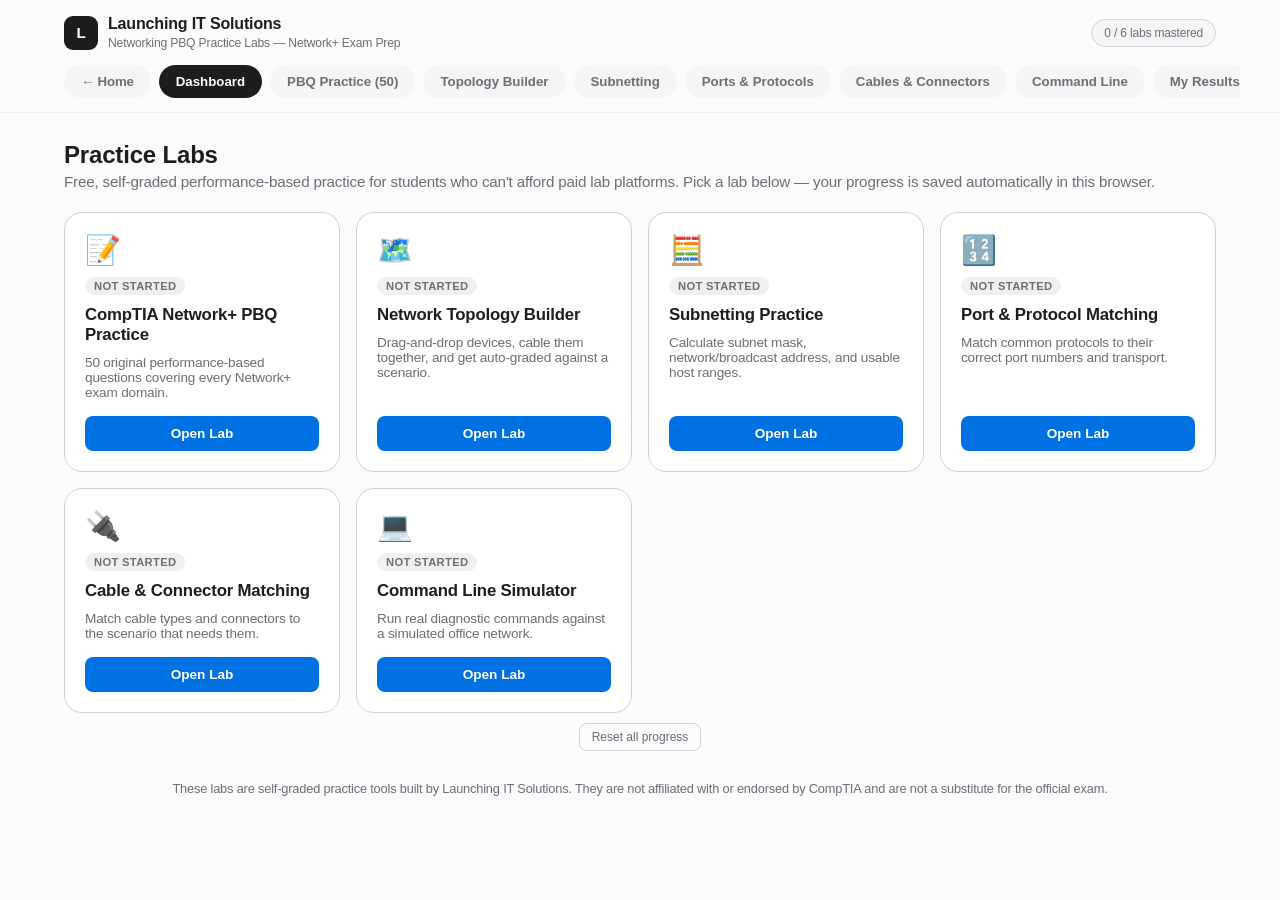
==== commit b236190e: "Rebrand to Launching IT Solutions and redesign with an Apple-style look Fixes the business name (Lau" ====
--- a/networking-pbq-labs.html
+++ b/networking-pbq-labs.html
@@ -3,7 +3,7 @@
 <head>
 <meta charset="UTF-8">
 <meta name="viewport" content="width=device-width, initial-scale=1.0">
-<title>Networking PBQ Practice Labs | Launchpad IT Solutions</title>
+<title>Networking PBQ Practice Labs | Launching IT Solutions</title>
 <link rel="stylesheet" href="site-shared.css">
 <style>
   .progress-pill{
@@ -38,11 +38,11 @@
     padding:3px 9px;border-radius:999px;
     text-transform:uppercase;letter-spacing:.03em;
   }
-  .badge.not-started{background:#2a3855;color:var(--text-dim);}
-  .badge.in-progress{background:#3a2f0e;color:var(--warn);}
-  .badge.mastered{background:#0f3a2c;color:var(--accent-2);}
+  .badge.not-started{background:#f0f0f2;color:var(--text-dim);}
+  .badge.in-progress{background:#fff4e0;color:var(--warn);}
+  .badge.mastered{background:#e8f7ee;color:var(--accent-2);}
   .lab-card button.start-btn{
-    margin-top:6px;background:var(--accent);color:#04141a;border:none;
+    margin-top:6px;background:var(--accent);color:#fff;border:none;
     padding:10px;border-radius:8px;font-weight:700;font-size:.85rem;
   }
   .reset-all{
@@ -76,7 +76,7 @@
       linear-gradient(var(--panel-2) 1px,transparent 1px),
       linear-gradient(90deg,var(--panel-2) 1px,transparent 1px);
     background-size:24px 24px;
-    background-color:#0e1728;
+    background-color:#f7f9fb;
     border:1px solid var(--border);border-radius:8px;
     height:460px;overflow:hidden;
   }
@@ -91,13 +91,13 @@
     user-select:none;touch-action:none;
   }
   .device .dev-icon{font-size:1.3rem;}
-  .device.selected{border-color:var(--accent);box-shadow:0 0 0 3px rgba(34,211,238,.25);}
+  .device.selected{border-color:var(--accent);box-shadow:0 0 0 3px rgba(0,113,227,.2);}
   .device.mode-connect{cursor:crosshair;}
   .device.mode-move{cursor:grab;}
   .device.mode-delete{cursor:not-allowed;}
   .canvas-hint{
     position:absolute;bottom:8px;left:8px;font-size:.7rem;color:var(--text-dim);
-    background:rgba(18,27,46,.8);padding:4px 8px;border-radius:6px;
+    background:rgba(255,255,255,.85);border:1px solid var(--border);padding:4px 8px;border-radius:6px;
   }
   .result-box{margin-top:14px;padding:14px;border-radius:8px;border:1px solid var(--border);background:var(--panel-2);}
   .result-box.pass{border-color:var(--accent-2);}
@@ -114,8 +114,8 @@
     background:var(--panel-2);border:1px solid var(--border);color:var(--text);
     padding:9px 10px;border-radius:8px;font-family:var(--mono);font-size:.9rem;
   }
-  .field input.correct{border-color:var(--accent-2);background:#0f2a22;}
-  .field input.incorrect{border-color:var(--danger);background:#2a1414;}
+  .field input.correct{border-color:var(--accent-2);background:#e8f7ee;}
+  .field input.incorrect{border-color:var(--danger);background:#fdeaea;}
   .field .answer-hint{font-size:.72rem;color:var(--accent-2);min-height:14px;}
   .problem-display{
     font-family:var(--mono);font-size:1.15rem;background:var(--panel-2);
@@ -131,9 +131,9 @@
     padding:10px 12px;margin-bottom:8px;font-size:.85rem;cursor:pointer;transition:.12s;
   }
   .match-item:hover{border-color:var(--accent);}
-  .match-item.selected{border-color:var(--accent);background:#123047;}
-  .match-item.matched{border-color:var(--accent-2);background:#0f2a22;opacity:.65;cursor:default;}
-  .match-item.wrong-flash{border-color:var(--danger);background:#2a1414;}
+  .match-item.selected{border-color:var(--accent);background:#e8f2fc;}
+  .match-item.matched{border-color:var(--accent-2);background:#e8f7ee;opacity:.65;cursor:default;}
+  .match-item.wrong-flash{border-color:var(--danger);background:#fdeaea;}
   .match-status{margin-top:14px;font-size:.9rem;color:var(--text-dim);}
 
   /* CLI */
@@ -166,7 +166,7 @@
     flex:0 0 18px;height:18px;border-radius:5px;border:1px solid var(--border);
     display:flex;align-items:center;justify-content:center;font-size:.7rem;margin-top:1px;
   }
-  .obj-item.done .obj-check{background:var(--accent-2);border-color:var(--accent-2);color:#04140c;}
+  .obj-item.done .obj-check{background:var(--accent-2);border-color:var(--accent-2);color:#fff;}
   .obj-item.done span.obj-text{color:var(--text);text-decoration:line-through;text-decoration-color:var(--text-dim);}
 
   @media(max-width:800px){
@@ -186,9 +186,9 @@
     display:flex;align-items:center;justify-content:center;cursor:pointer;
   }
   .pbq-pill:hover{border-color:var(--accent);}
-  .pbq-pill.current{border-color:var(--accent);box-shadow:0 0 0 2px rgba(34,211,238,.25);color:var(--text);}
-  .pbq-pill.correct{background:#0f3a2c;border-color:var(--accent-2);color:var(--accent-2);}
-  .pbq-pill.incorrect{background:#3a1e1e;border-color:var(--danger);color:var(--danger);}
+  .pbq-pill.current{border-color:var(--accent);box-shadow:0 0 0 2px rgba(0,113,227,.2);color:var(--text);}
+  .pbq-pill.correct{background:#e8f7ee;border-color:var(--accent-2);color:var(--accent-2);}
+  .pbq-pill.incorrect{background:#fdeaea;border-color:var(--danger);color:var(--danger);}
   .pbq-progress-row{display:flex;justify-content:space-between;font-size:.8rem;color:var(--text-dim);margin-bottom:4px;}
   .pbq-progress-bar{height:8px;background:var(--panel-2);border-radius:99px;overflow:hidden;margin-bottom:20px;}
   .pbq-progress-fill{height:100%;background:linear-gradient(90deg,var(--accent),var(--accent-3));transition:width .2s;}
@@ -207,9 +207,9 @@
     cursor:pointer;font-size:.9rem;display:flex;align-items:center;gap:10px;
   }
   .pbq-option:hover{border-color:var(--accent);}
-  .pbq-option.selected{border-color:var(--accent);background:#123047;}
-  .pbq-option.correct-answer{border-color:var(--accent-2);background:#0f2a22;}
-  .pbq-option.wrong-answer{border-color:var(--danger);background:#2a1414;}
+  .pbq-option.selected{border-color:var(--accent);background:#e8f2fc;}
+  .pbq-option.correct-answer{border-color:var(--accent-2);background:#e8f7ee;}
+  .pbq-option.wrong-answer{border-color:var(--danger);background:#fdeaea;}
   .pbq-option .marker{width:18px;height:18px;border-radius:4px;border:1px solid var(--border);flex-shrink:0;}
   .pbq-option.selected .marker{background:var(--accent);border-color:var(--accent);}
   .pbq-order-pool{display:flex;flex-wrap:wrap;gap:8px;margin-bottom:12px;}
@@ -259,9 +259,9 @@
 <header class="site">
   <div class="brand-row">
     <a class="brand" href="index.html">
-      <div class="brand-mark">LP</div>
+      <div class="brand-mark">L</div>
       <div class="brand-text">
-        <h1>Launchpad IT Solutions</h1>
+        <h1>Launching IT Solutions</h1>
         <span>Networking PBQ Practice Labs &mdash; Network+ Exam Prep</span>
       </div>
     </a>
@@ -290,7 +290,7 @@
     <div style="text-align:center;">
       <button class="reset-all" id="resetAllBtn">Reset all progress</button>
     </div>
-    <p class="footer-note">These labs are self-graded practice tools built by Launchpad IT Solutions. They are not affiliated with or endorsed by CompTIA and are not a substitute for the official exam.</p>
+    <p class="footer-note">These labs are self-graded practice tools built by Launching IT Solutions. They are not affiliated with or endorsed by CompTIA and are not a substitute for the official exam.</p>
   </section>
 
   <!-- PBQ BANK -->
@@ -458,9 +458,9 @@
 
     <div class="print-only" id="printHeader" style="margin-bottom:14px;">
       <div class="brand" style="margin-bottom:4px;">
-        <div class="brand-mark" style="background:#0891b2;color:#fff;">LP</div>
+        <div class="brand-mark" style="background:#1d1d1f;color:#fff;">L</div>
         <div class="brand-text">
-          <h1 style="color:#111;">Launchpad IT Solutions</h1>
+          <h1 style="color:#111;">Launching IT Solutions</h1>
           <span style="color:#555;">Networking PBQ Practice Labs &mdash; Progress Summary</span>
         </div>
       </div>
@@ -475,7 +475,7 @@
       <tbody id="resultsBody"></tbody>
     </table>
 
-    <p class="footer-note" style="text-align:left;">This is a self-reported practice summary generated by the Launchpad IT Solutions Networking PBQ Practice Labs. It is not an official certification and is not affiliated with or endorsed by CompTIA.</p>
+    <p class="footer-note" style="text-align:left;">This is a self-reported practice summary generated by the Launching IT Solutions Networking PBQ Practice Labs. It is not an official certification and is not affiliated with or endorsed by CompTIA.</p>
   </section>
 
 </main>
@@ -834,7 +834,7 @@
       const line = document.createElementNS("http://www.w3.org/2000/svg","line");
       line.setAttribute("x1",a.x); line.setAttribute("y1",a.y);
       line.setAttribute("x2",b.x); line.setAttribute("y2",b.y);
-      line.setAttribute("stroke","#22d3ee");
+      line.setAttribute("stroke","#0071e3");
       line.setAttribute("stroke-width","2.5");
       svg.appendChild(hit);
       svg.appendChild(line);
@@ -1199,7 +1199,7 @@
       net:{
         localIp: "192.168.1.50", localMask: "255.255.255.0", gateway: "192.168.1.1",
         mac: "AA-BB-CC-11-22-33", dns: "8.8.8.8",
-        dnsTable: { "www.launchpadit.com": "203.0.113.10", "fileserver": "192.168.1.20" },
+        dnsTable: { "www.launchingit.com": "203.0.113.10", "fileserver": "192.168.1.20" },
         offlineHosts: ["192.168.1.20","fileserver"],
         arpTable: [
           ["192.168.1.1","00-11-22-AA-BB-01","dynamic"],
@@ -1210,9 +1210,9 @@
       objectives:[
         {id:"ip", text:"Find your PC's IP address and default gateway", test:cmd=>/^ipconfig(\s|$)/.test(cmd)},
         {id:"mac", text:"View your PC's physical (MAC) address", test:cmd=>/^ipconfig\s*\/all/.test(cmd)},
-        {id:"dns", text:"Resolve the IP address of www.launchpadit.com", test:cmd=>/^nslookup\s+www\.launchpadit\.com/.test(cmd)},
+        {id:"dns", text:"Resolve the IP address of www.launchingit.com", test:cmd=>/^nslookup\s+www\.launchingit\.com/.test(cmd)},
         {id:"down", text:"Determine whether the file server (192.168.1.20) is reachable", test:cmd=>/^ping\s+(192\.168\.1\.20|fileserver)/.test(cmd)},
-        {id:"trace", text:"Trace the network path to www.launchpadit.com", test:cmd=>/^(tracert|traceroute)\s+www\.launchpadit\.com/.test(cmd)}
+        {id:"trace", text:"Trace the network path to www.launchingit.com", test:cmd=>/^(tracert|traceroute)\s+www\.launchingit\.com/.test(cmd)}
       ]
     },
     {
@@ -1221,8 +1221,8 @@
       net:{
         localIp: "192.168.10.50", localMask: "255.255.255.0", gateway: "192.168.10.1",
         mac: "AA-BB-CC-33-44-55", dns: "192.168.10.5",
-        dnsTable: { "printer-eng.launchpadit.local": "192.168.20.50", "fileserver.launchpadit.local": "192.168.10.20" },
-        offlineHosts: ["192.168.20.50","printer-eng.launchpadit.local"],
+        dnsTable: { "printer-eng.launchingit.local": "192.168.20.50", "fileserver.launchingit.local": "192.168.10.20" },
+        offlineHosts: ["192.168.20.50","printer-eng.launchingit.local"],
         arpTable: [
           ["192.168.10.1","00-AA-11-VL-N-01","dynamic"],
           ["192.168.10.20","00-AA-11-VL-N-02","dynamic"],
@@ -1231,9 +1231,9 @@
       },
       objectives:[
         {id:"ip", text:"Find your PC's IP address, subnet mask, and default gateway on VLAN 10", test:cmd=>/^ipconfig(\s|$)/.test(cmd)},
-        {id:"local", text:"Confirm you can reach the file server on your own VLAN (192.168.10.20)", test:cmd=>/^ping\s+(192\.168\.10\.20|fileserver\.launchpadit\.local)/.test(cmd)},
-        {id:"cross", text:"Try to reach the Engineering printer on VLAN 20 (192.168.20.50) and observe the result", test:cmd=>/^ping\s+(192\.168\.20\.50|printer-eng\.launchpadit\.local)/.test(cmd)},
-        {id:"trace", text:"Use tracert to see how far a packet to VLAN 20 actually gets", test:cmd=>/^(tracert|traceroute)\s+(192\.168\.20\.50|printer-eng\.launchpadit\.local)/.test(cmd)}
+        {id:"local", text:"Confirm you can reach the file server on your own VLAN (192.168.10.20)", test:cmd=>/^ping\s+(192\.168\.10\.20|fileserver\.launchingit\.local)/.test(cmd)},
+        {id:"cross", text:"Try to reach the Engineering printer on VLAN 20 (192.168.20.50) and observe the result", test:cmd=>/^ping\s+(192\.168\.20\.50|printer-eng\.launchingit\.local)/.test(cmd)},
+        {id:"trace", text:"Use tracert to see how far a packet to VLAN 20 actually gets", test:cmd=>/^(tracert|traceroute)\s+(192\.168\.20\.50|printer-eng\.launchingit\.local)/.test(cmd)}
       ]
     },
     {
@@ -1242,7 +1242,7 @@
       net:{
         localIp: "10.0.5.20", localMask: "255.255.255.0", gateway: "10.0.5.1",
         mac: "AA-BB-CC-77-88-99", dns: "1.1.1.1",
-        dnsTable: { "vpn.launchpadit.com": "203.0.113.55" },
+        dnsTable: { "vpn.launchingit.com": "203.0.113.55" },
         offlineHosts: ["172.16.1.10"],
         arpTable: [
           ["10.0.5.1","00-CC-22-VP-N-01","dynamic"],
@@ -1252,7 +1252,7 @@
       objectives:[
         {id:"ip", text:"Check your PC's current (home network) IP configuration", test:cmd=>/^ipconfig(\s|$)/.test(cmd)},
         {id:"ping-corp", text:"Try to ping the corporate file server (172.16.1.10) and note whether it succeeds", test:cmd=>/^ping\s+172\.16\.1\.10/.test(cmd)},
-        {id:"ping-internet", text:"Ping the VPN gateway's public address (vpn.launchpadit.com) to confirm general internet connectivity", test:cmd=>/^ping\s+vpn\.launchpadit\.com/.test(cmd)},
+        {id:"ping-internet", text:"Ping the VPN gateway's public address (vpn.launchingit.com) to confirm general internet connectivity", test:cmd=>/^ping\s+vpn\.launchingit\.com/.test(cmd)},
         {id:"trace-corp", text:"Trace the route to the corporate file server to see where it fails", test:cmd=>/^(tracert|traceroute)\s+172\.16\.1\.10/.test(cmd)},
         {id:"dns-corp", text:"Try to resolve the internal name fileserver.corp.local and observe the failure", test:cmd=>/^nslookup\s+fileserver\.corp\.local/.test(cmd)}
       ]
@@ -1292,7 +1292,7 @@
     done = new Set(pp.doneIds);
     output.innerHTML = "";
     print("Microsoft Windows [Version 10.0.19045]");
-    print("(c) Launchpad IT Solutions network simulator. Mission: " + currentPack.title);
+    print("(c) Launching IT Solutions network simulator. Mission: " + currentPack.title);
     printBlank();
     renderPackRow();
     renderObjectives();
@@ -1333,7 +1333,7 @@
     print("Windows IP Configuration");
     printBlank();
     print("Ethernet adapter Ethernet:");
-    print("   Connection-specific DNS Suffix  . : launchpadit.local");
+    print("   Connection-specific DNS Suffix  . : launchingit.local");
     if(full){
       print("   Description . . . . . . . . . . . : Intel(R) Ethernet Adapter");
       print("   Physical Address. . . . . . . . . : " + NET.mac);
@@ -1486,14 +1486,14 @@
     packProgress(currentPack.id).doneIds = [];
     output.innerHTML = "";
     print("Microsoft Windows [Version 10.0.19045]");
-    print("(c) Launchpad IT Solutions network simulator. Mission: " + currentPack.title);
+    print("(c) Launching IT Solutions network simulator. Mission: " + currentPack.title);
     printBlank();
     renderObjectives();
   });
 
   renderPackRow();
   print("Microsoft Windows [Version 10.0.19045]");
-  print("(c) Launchpad IT Solutions network simulator. Mission: " + currentPack.title);
+  print("(c) Launching IT Solutions network simulator. Mission: " + currentPack.title);
   print("Type 'help' to see supported commands.");
   printBlank();
   renderObjectives();
--- a/site-shared.css
+++ b/site-shared.css
@@ -1,32 +1,40 @@
-/* Shared brand chrome for the Launchpad IT Solutions site: root tokens,
+/* Shared brand chrome for the Launching IT Solutions site: root tokens,
    base reset, header/nav, and the common button/card components.
-   Included by every page in the site (launchpad-home.html,
-   networking-pbq-labs.html, and any future page) so they share one look. */
+   Included by every page in the site (index.html, networking-pbq-labs.html,
+   and any future page) so they share one look. */
 
 :root{
-  --bg:#0b1220;
-  --panel:#121b2e;
-  --panel-2:#17233a;
-  --border:#263650;
-  --text:#e6edf7;
-  --text-dim:#8ea0bd;
-  --accent:#22d3ee;
-  --accent-2:#34d399;
-  --accent-3:#a78bfa;
-  --danger:#f87171;
-  --warn:#fbbf24;
-  --radius:10px;
-  --mono: 'Consolas','Menlo','Courier New',monospace;
+  --bg:#fbfbfd;
+  --panel:#ffffff;
+  --panel-2:#f5f5f7;
+  --border:#d2d2d7;
+  --text:#1d1d1f;
+  --text-dim:#6e6e73;
+  --accent:#0071e3;
+  --accent-hover:#0077ed;
+  --accent-2:#1d8a4e;
+  --accent-3:#6e56cf;
+  --danger:#d70015;
+  --warn:#c96a00;
+  --radius:18px;
+  --radius-sm:12px;
+  --mono: 'SF Mono','Consolas','Menlo','Courier New',monospace;
+  --shadow-sm: 0 1px 2px rgba(0,0,0,.04), 0 1px 1px rgba(0,0,0,.03);
+  --shadow-md: 0 12px 28px rgba(0,0,0,.08), 0 2px 6px rgba(0,0,0,.04);
 }
 *{box-sizing:border-box;}
+html{scroll-behavior:smooth;}
 html,body{margin:0;padding:0;}
 body{
   background:var(--bg);
   color:var(--text);
-  font-family:-apple-system,BlinkMacSystemFont,'Segoe UI',Roboto,Helvetica,Arial,sans-serif;
+  font-family:-apple-system,BlinkMacSystemFont,"SF Pro Display","SF Pro Text","Helvetica Neue",Helvetica,Arial,sans-serif;
+  -webkit-font-smoothing:antialiased;
   min-height:100vh;
+  letter-spacing:-0.011em;
 }
-a{color:var(--accent);}
+a{color:var(--accent);text-decoration:none;}
+a:hover{color:var(--accent-hover);}
 button{
   font-family:inherit;
   cursor:pointer;
@@ -36,77 +44,91 @@
 /* Header */
 header.site{
   position:sticky;top:0;z-index:50;
-  background:rgba(11,18,32,0.95);
-  backdrop-filter:blur(6px);
-  border-bottom:1px solid var(--border);
+  background:rgba(251,251,253,0.78);
+  backdrop-filter:saturate(180%) blur(20px);
+  -webkit-backdrop-filter:saturate(180%) blur(20px);
+  border-bottom:1px solid rgba(0,0,0,0.06);
 }
 .brand-row{
-  max-width:1200px;margin:0 auto;padding:14px 20px 6px;
+  max-width:1200px;margin:0 auto;padding:14px 24px 6px;
   display:flex;align-items:center;justify-content:space-between;flex-wrap:wrap;gap:8px;
 }
 a.brand{display:flex;align-items:center;gap:10px;text-decoration:none;}
 .brand-mark{
-  width:38px;height:38px;border-radius:9px;
-  background:linear-gradient(135deg,var(--accent),var(--accent-3));
+  width:34px;height:34px;border-radius:9px;
+  background:var(--text);
   display:flex;align-items:center;justify-content:center;
-  font-weight:800;color:#081019;font-size:1.1rem;
+  font-weight:700;color:#fff;font-size:.95rem;letter-spacing:-0.02em;
   flex-shrink:0;
 }
-.brand-text h1{font-size:1.05rem;margin:0;line-height:1.2;color:var(--text);}
-.brand-text span{font-size:.78rem;color:var(--text-dim);}
+.brand-text h1{font-size:1rem;margin:0;line-height:1.2;color:var(--text);font-weight:600;letter-spacing:-0.01em;}
+.brand-text span{font-size:.76rem;color:var(--text-dim);}
 
 nav.tabs{
-  max-width:1200px;margin:0 auto;padding:8px 20px 12px;
+  max-width:1200px;margin:0 auto;padding:8px 24px 14px;
   display:flex;gap:8px;overflow-x:auto;
 }
 nav.tabs button, nav.tabs a{
   flex:0 0 auto;
-  background:var(--panel);
+  background:var(--panel-2);
   color:var(--text-dim);
-  border:1px solid var(--border);
-  padding:8px 14px;
+  border:1px solid transparent;
+  padding:8px 16px;
   border-radius:999px;
-  font-size:.85rem;
-  font-weight:600;
+  font-size:.83rem;
+  font-weight:590;
   white-space:nowrap;
   text-decoration:none;
-  transition:.15s;
+  transition:background .15s ease, color .15s ease, transform .1s ease;
   display:inline-block;
 }
-nav.tabs button:hover, nav.tabs a:hover{color:var(--text);border-color:var(--accent);}
+nav.tabs button:hover, nav.tabs a:hover{color:var(--text);background:#ececef;}
 nav.tabs button.active, nav.tabs a.active{
-  background:linear-gradient(135deg,var(--accent),#0891b2);
-  color:#04141a;border-color:transparent;
+  background:var(--text);
+  color:#fff;
 }
 
-main{max-width:1200px;margin:0 auto;padding:24px 20px 80px;}
+main{max-width:1200px;margin:0 auto;padding:28px 24px 90px;}
 
 .card{
   background:var(--panel);
   border:1px solid var(--border);
   border-radius:var(--radius);
-  padding:18px;
+  padding:20px;
+  transition:box-shadow .2s ease, transform .2s ease, border-color .2s ease;
 }
 
 .btn{
-  background:var(--panel-2);color:var(--text);border:1px solid var(--border);
-  padding:8px 14px;border-radius:8px;font-size:.85rem;font-weight:600;
+  background:var(--panel-2);color:var(--text);border:1px solid transparent;
+  padding:9px 16px;border-radius:980px;font-size:.85rem;font-weight:590;
   text-decoration:none;display:inline-block;
+  transition:background .15s ease, color .15s ease, transform .1s ease, box-shadow .15s ease;
 }
-.btn:hover{border-color:var(--accent);}
-.btn.primary{background:var(--accent);color:#04141a;border-color:transparent;}
-.btn.primary:hover{filter:brightness(1.08);}
-.btn.active-mode{background:var(--accent-3);color:#150c2b;border-color:transparent;}
+.btn:hover{background:#ececef;color:var(--text);}
+.btn:active{transform:scale(.97);}
+.btn.primary{background:var(--accent);color:#fff;}
+.btn.primary:hover{background:var(--accent-hover);color:#fff;}
+.btn.active-mode{background:var(--text);color:#fff;}
 .btn.danger{color:var(--danger);}
 .btn:disabled{opacity:.4;cursor:not-allowed;}
-.btn.large{padding:14px 26px;font-size:1rem;border-radius:10px;}
+.btn.large{padding:14px 28px;font-size:1.02rem;}
 
 .footer-note{margin-top:30px;color:var(--text-dim);font-size:.8rem;text-align:center;}
 
 footer.site-footer{
   border-top:1px solid var(--border);
-  margin-top:60px;padding:28px 20px;text-align:center;
-  color:var(--text-dim);font-size:.85rem;
+  margin-top:70px;padding:32px 24px;text-align:center;
+  color:var(--text-dim);font-size:.83rem;
 }
 footer.site-footer a{color:var(--text-dim);text-decoration:underline;}
 footer.site-footer a:hover{color:var(--accent);}
+
+/* Scroll-reveal utility, progressively enhanced via JS (IntersectionObserver) */
+.reveal{opacity:0;transform:translateY(16px);transition:opacity .6s ease, transform .6s ease;}
+.reveal.in-view{opacity:1;transform:translateY(0);}
+
+@media (prefers-reduced-motion: reduce){
+  html{scroll-behavior:auto;}
+  .reveal{opacity:1;transform:none;transition:none;}
+  *{animation-duration:.01ms !important;transition-duration:.01ms !important;}
+}
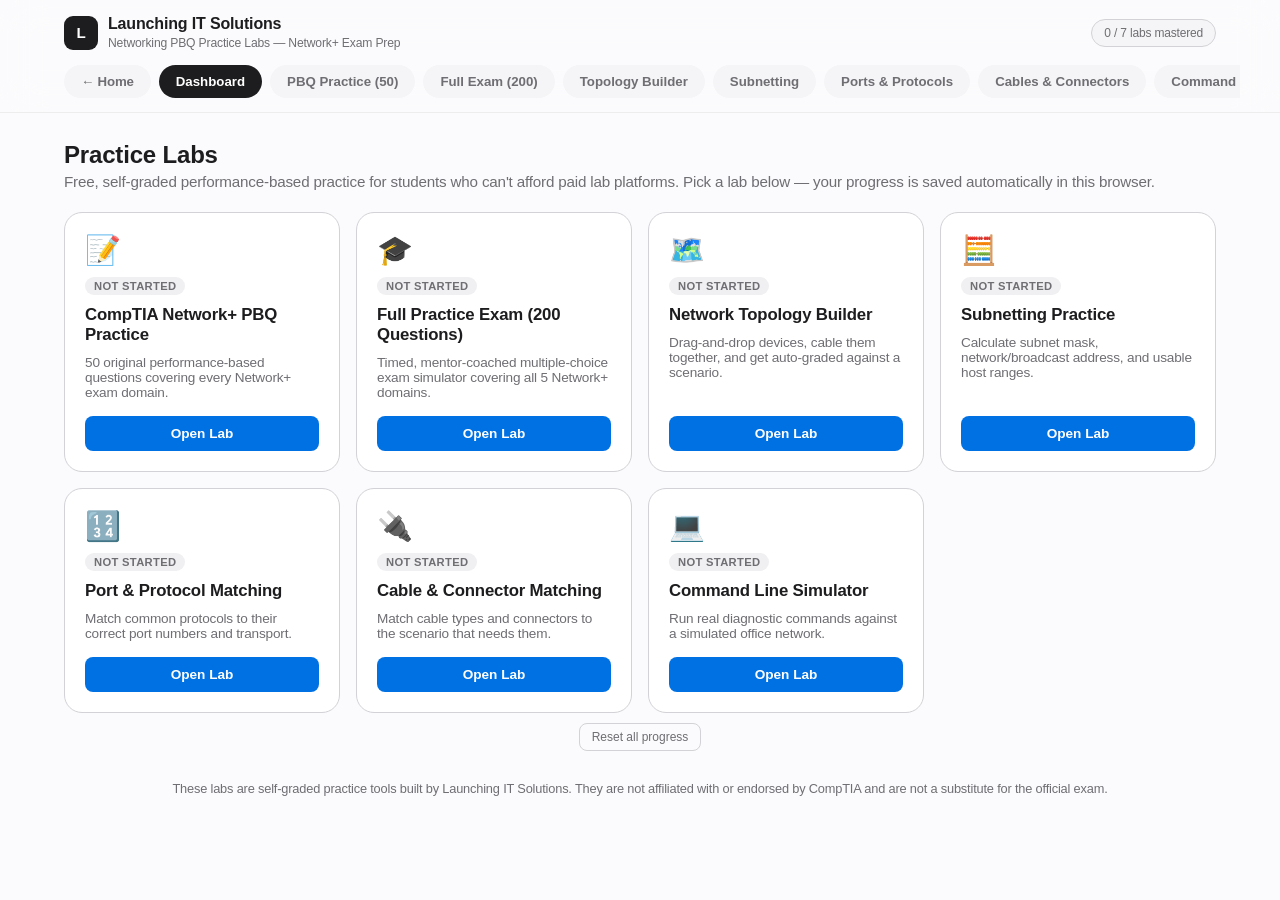
==== commit b269828d: "Add a 200-question timed CompTIA Network+ practice exam simulator Adds exam-bank.js: 200 original si" ====
--- a/networking-pbq-labs.html
+++ b/networking-pbq-labs.html
@@ -5,6 +5,7 @@
 <meta name="viewport" content="width=device-width, initial-scale=1.0">
 <title>Networking PBQ Practice Labs | Launching IT Solutions</title>
 <link rel="stylesheet" href="site-shared.css">
+<script src="exam-bank.js"></script>
 <style>
   .progress-pill{
     font-size:.75rem;color:var(--text-dim);
@@ -226,6 +227,43 @@
   .pbq-dept-card .hosts-need{font-size:.78rem;color:var(--text-dim);margin-bottom:8px;}
   .pbq-nav-row{display:flex;justify-content:space-between;margin-top:16px;}
 
+  /* Full Practice Exam simulator */
+  .exam-setup{max-width:640px;margin:0 auto;text-align:center;}
+  .exam-length-grid{display:grid;grid-template-columns:repeat(3,1fr);gap:14px;margin:22px 0 28px;}
+  .exam-length-card{
+    background:var(--panel);border:1px solid var(--border);border-radius:var(--radius);
+    padding:22px 16px;cursor:pointer;transition:border-color .15s ease, box-shadow .15s ease, transform .15s ease;
+  }
+  .exam-length-card:hover{border-color:var(--accent);box-shadow:var(--shadow-md);transform:translateY(-2px);}
+  .exam-length-card .elen{font-size:1.8rem;font-weight:700;color:var(--accent);}
+  .exam-length-card .etime{font-size:.8rem;color:var(--text-dim);margin-top:4px;}
+  .exam-length-card .elabel{font-size:.92rem;font-weight:600;margin-top:10px;}
+  @media(max-width:700px){ .exam-length-grid{grid-template-columns:1fr;} }
+
+  .exam-header-row{display:flex;justify-content:space-between;align-items:center;flex-wrap:wrap;gap:10px;margin-bottom:14px;}
+  .exam-timer{
+    font-family:var(--mono);font-size:1.1rem;font-weight:700;padding:8px 16px;border-radius:999px;
+    background:var(--panel-2);color:var(--text);
+  }
+  .exam-timer.low{background:#fdeaea;color:var(--danger);}
+  .exam-progress-row{display:flex;justify-content:space-between;font-size:.8rem;color:var(--text-dim);margin-bottom:4px;}
+  .exam-progress-bar{height:8px;background:var(--panel-2);border-radius:99px;overflow:hidden;margin-bottom:20px;}
+  .exam-progress-fill{height:100%;background:linear-gradient(90deg,var(--accent),var(--accent-3));transition:width .2s;}
+
+  .exam-domain-summary{
+    display:grid;grid-template-columns:repeat(auto-fit,minmax(200px,1fr));gap:12px;margin:20px 0;
+  }
+  .exam-domain-card{background:var(--panel-2);border:1px solid var(--border);border-radius:10px;padding:14px;}
+  .exam-domain-card .dname{font-size:.82rem;font-weight:600;margin-bottom:6px;}
+  .exam-domain-card .dscore{font-size:1.3rem;font-weight:700;}
+  .exam-domain-card .dbar{height:6px;border-radius:99px;background:var(--border);overflow:hidden;margin-top:8px;}
+  .exam-domain-card .dbar i{display:block;height:100%;background:var(--accent-2);}
+  .exam-score-hero{text-align:center;padding:40px 20px;}
+  .exam-score-hero .big-pct{font-size:3.2rem;font-weight:700;letter-spacing:-0.02em;}
+  .exam-score-hero .pass-badge{display:inline-block;margin-top:8px;font-size:.85rem;font-weight:700;padding:5px 14px;border-radius:999px;}
+  .exam-score-hero .pass-badge.pass{background:#e8f7ee;color:var(--accent-2);}
+  .exam-score-hero .pass-badge.fail{background:#fff4e0;color:var(--warn);}
+
   /* Results / print summary */
   .results-name-row{display:flex;gap:10px;flex-wrap:wrap;align-items:flex-end;margin-bottom:18px;}
   .results-name-row .field{min-width:220px;}
@@ -271,6 +309,7 @@
     <a href="index.html">&larr; Home</a>
     <button data-view="dashboard" class="active">Dashboard</button>
     <button data-view="pbqbank">PBQ Practice (50)</button>
+    <button data-view="examsim">Full Exam (200)</button>
     <button data-view="topology">Topology Builder</button>
     <button data-view="subnetting">Subnetting</button>
     <button data-view="ports">Ports &amp; Protocols</button>
@@ -443,6 +482,81 @@
     </div>
   </section>
 
+  <!-- FULL PRACTICE EXAM SIMULATOR -->
+  <section class="view" id="view-examsim">
+    <h2 class="view-title">Full Practice Exam</h2>
+    <p class="view-sub">200 original, timed, multiple-choice questions modeled on the CompTIA Network+ (N10-009) exam &mdash; with hints and detailed explanations to coach you through every question.</p>
+
+    <!-- Setup screen -->
+    <div id="examSetup" class="exam-setup">
+      <p style="color:var(--text-dim);font-size:.92rem;">Pick a length. Options are shuffled every time, and you'll get a hint button plus a full explanation after each question &mdash; think of it as a mentor sitting next to you, not a cold test.</p>
+      <div class="exam-length-grid">
+        <div class="exam-length-card" data-len="25">
+          <div class="elen">25</div>
+          <div class="etime">~25 min</div>
+          <div class="elabel">Quick Practice</div>
+        </div>
+        <div class="exam-length-card" data-len="90">
+          <div class="elen">90</div>
+          <div class="etime">~90 min</div>
+          <div class="elabel">Standard (real exam length)</div>
+        </div>
+        <div class="exam-length-card" data-len="200">
+          <div class="elen">200</div>
+          <div class="etime">~200 min</div>
+          <div class="elabel">Full Question Bank</div>
+        </div>
+      </div>
+      <div id="examLastResult" class="card" style="text-align:left;display:none;"></div>
+    </div>
+
+    <!-- In-progress exam screen -->
+    <div id="examRunning" style="display:none;">
+      <div class="exam-header-row">
+        <div class="pbq-sub" id="examQuestionOf"></div>
+        <div class="exam-timer" id="examTimer">--:--</div>
+      </div>
+      <div class="exam-progress-row"><span id="examAnsweredLabel">0 answered</span><span id="examCorrectLabel">0 correct so far</span></div>
+      <div class="exam-progress-bar"><div class="exam-progress-fill" id="examProgressFill" style="width:0%;"></div></div>
+
+      <div class="card pbq-card">
+        <div class="category" id="examDomain"></div>
+        <h3 id="examScenario" style="font-weight:600;font-size:1.02rem;line-height:1.5;"></h3>
+      </div>
+
+      <div id="examOptions"></div>
+
+      <div class="toolbar">
+        <button class="btn" id="examHintBtn">Need a Hint?</button>
+      </div>
+      <div class="pbq-hint-box" id="examHintBox"></div>
+
+      <div class="toolbar">
+        <button class="btn primary" id="examSubmit">Submit Answer</button>
+        <button class="btn" id="examNext" style="display:none;">Next Question &rarr;</button>
+        <button class="btn danger" id="examEndEarly">End Exam Now</button>
+      </div>
+
+      <div id="examResult"></div>
+    </div>
+
+    <!-- Final results screen -->
+    <div id="examFinal" style="display:none;">
+      <div class="card exam-score-hero">
+        <div class="big-pct" id="examFinalPct">0%</div>
+        <div style="color:var(--text-dim);" id="examFinalFraction">0 / 0 correct</div>
+        <span class="pass-badge" id="examPassBadge">Pass</span>
+      </div>
+      <h3 style="text-align:center;margin:26px 0 4px;">Performance by Domain</h3>
+      <p class="pbq-sub" style="text-align:center;">See exactly where to focus your next study session.</p>
+      <div class="exam-domain-summary" id="examDomainSummary"></div>
+      <div class="toolbar" style="justify-content:center;margin-top:24px;">
+        <button class="btn primary" id="examRetake">Take Another Exam</button>
+        <button class="btn" id="examBackToDash">Back to Dashboard</button>
+      </div>
+    </div>
+  </section>
+
   <!-- RESULTS -->
   <section class="view" id="view-results">
     <h2 class="view-title">My Results</h2>
@@ -493,6 +607,7 @@
   }catch(e){}
   return {
     pbqbank:{correctIds:[]},
+    examsim:{attempts:0, bestScore:0, lastScore:0, lastDate:"", lastDomainStats:null},
     topology:{best:0}, subnetting:{best:0,rounds:0}, ports:{best:0}, cables:{best:0},
     cli:{ packs:{
       basics:{doneIds:[],total:5},
@@ -519,6 +634,7 @@
 /* ---------- Dashboard ---------- */
 const LAB_META = [
   {key:"pbqbank", view:"pbqbank", icon:"📝", title:"CompTIA Network+ PBQ Practice", desc:"50 original performance-based questions covering every Network+ exam domain."},
+  {key:"examsim", view:"examsim", icon:"🎓", title:"Full Practice Exam (200 Questions)", desc:"Timed, mentor-coached multiple-choice exam simulator covering all 5 Network+ domains."},
   {key:"topology", view:"topology", icon:"🗺️", title:"Network Topology Builder", desc:"Drag-and-drop devices, cable them together, and get auto-graded against a scenario."},
   {key:"subnetting", view:"subnetting", icon:"🧮", title:"Subnetting Practice", desc:"Calculate subnet mask, network/broadcast address, and usable host ranges."},
   {key:"ports", view:"ports", icon:"🔢", title:"Port & Protocol Matching", desc:"Match common protocols to their correct port numbers and transport."},
@@ -531,6 +647,12 @@
     const correct = p && p.correctIds ? p.correctIds.length : 0;
     if(correct === 0) return {label:"Not Started", cls:"not-started"};
     if(correct >= 50) return {label:"Mastered", cls:"mastered"};
+    return {label:"In Progress", cls:"in-progress"};
+  }
+  if(key==="examsim"){
+    const best = p && p.bestScore ? p.bestScore : 0;
+    if(!p || !p.attempts) return {label:"Not Started", cls:"not-started"};
+    if(best >= 80) return {label:"Mastered", cls:"mastered"};
     return {label:"In Progress", cls:"in-progress"};
   }
   if(key==="cli"){
@@ -2227,6 +2349,209 @@
 })();
 
 /* =========================================================
+   FULL PRACTICE EXAM SIMULATOR (200-question timed exam)
+   ========================================================= */
+(function(){
+  if(typeof EXAM_BANK === "undefined") return;
+
+  const setupEl = document.getElementById("examSetup");
+  const runningEl = document.getElementById("examRunning");
+  const finalEl = document.getElementById("examFinal");
+  const lastResultBox = document.getElementById("examLastResult");
+
+  let session = null;
+
+  function renderLastResult(){
+    if(progress.examsim && progress.examsim.attempts > 0){
+      lastResultBox.style.display = "block";
+      lastResultBox.innerHTML = `<strong>Last attempt:</strong> ${progress.examsim.lastScore}% (${progress.examsim.lastDate}) &middot; <strong>Personal best:</strong> ${progress.examsim.bestScore}%`;
+    } else {
+      lastResultBox.style.display = "none";
+    }
+  }
+  renderLastResult();
+
+  document.querySelectorAll(".exam-length-card").forEach(card=>{
+    card.addEventListener("click", ()=> startExam(parseInt(card.dataset.len,10)));
+  });
+
+  function startExam(count){
+    const pool = shuffle(EXAM_BANK).slice(0, count);
+    const questions = pool.map(q=>{
+      const shuffledOptions = shuffle(q.options.map((opt,i)=>({text:opt, isCorrect:i===q.correctIndex})));
+      return Object.assign({}, q, {shuffledOptions});
+    });
+    const domainStats = {};
+    questions.forEach(q=>{
+      if(!domainStats[q.domain]) domainStats[q.domain] = {correct:0,total:0};
+      domainStats[q.domain].total++;
+    });
+    session = {
+      questions, index:0, answers:new Array(questions.length).fill(null),
+      selectedIndex:null, correctCount:0, remaining: count*60, timerId:null, domainStats
+    };
+    setupEl.style.display = "none";
+    finalEl.style.display = "none";
+    runningEl.style.display = "block";
+    startTimer();
+    renderQuestion();
+  }
+
+  function startTimer(){
+    clearInterval(session.timerId);
+    updateTimerDisplay();
+    session.timerId = setInterval(()=>{
+      session.remaining--;
+      updateTimerDisplay();
+      if(session.remaining <= 0){
+        clearInterval(session.timerId);
+        finishExam();
+      }
+    }, 1000);
+  }
+
+  function updateTimerDisplay(){
+    const total = Math.max(0, session.remaining);
+    const m = Math.floor(total/60), s = total%60;
+    const el = document.getElementById("examTimer");
+    el.textContent = String(m).padStart(2,"0")+":"+String(s).padStart(2,"0");
+    el.classList.toggle("low", total <= 60);
+  }
+
+  function renderQuestion(){
+    const q = session.questions[session.index];
+    document.getElementById("examQuestionOf").textContent = `Question ${session.index+1} of ${session.questions.length}`;
+    document.getElementById("examDomain").textContent = q.domain;
+    document.getElementById("examScenario").textContent = q.scenario;
+    const hintBox = document.getElementById("examHintBox");
+    hintBox.classList.remove("show");
+    hintBox.textContent = q.hint;
+    document.getElementById("examResult").innerHTML = "";
+    document.getElementById("examSubmit").style.display = "inline-block";
+    document.getElementById("examNext").style.display = "none";
+    session.selectedIndex = null;
+
+    const optsWrap = document.getElementById("examOptions");
+    optsWrap.innerHTML = "";
+    const wrap = document.createElement("div");
+    wrap.className = "pbq-options";
+    q.shuffledOptions.forEach((opt,i)=>{
+      const el = document.createElement("div");
+      el.className = "pbq-option";
+      el.innerHTML = `<span class="marker"></span><span>${opt.text}</span>`;
+      el.addEventListener("click", ()=>{
+        if(session.answers[session.index] !== null) return;
+        wrap.querySelectorAll(".pbq-option").forEach(o=>o.classList.remove("selected"));
+        el.classList.add("selected");
+        session.selectedIndex = i;
+      });
+      wrap.appendChild(el);
+    });
+    optsWrap.appendChild(wrap);
+    updateProgress();
+  }
+
+  document.getElementById("examHintBtn").addEventListener("click", ()=>{
+    document.getElementById("examHintBox").classList.toggle("show");
+  });
+
+  document.getElementById("examSubmit").addEventListener("click", ()=>{
+    if(session.selectedIndex === null){
+      document.getElementById("examResult").innerHTML = `<div class="result-box fail"><h4>Select an answer first</h4></div>`;
+      return;
+    }
+    const q = session.questions[session.index];
+    const chosen = q.shuffledOptions[session.selectedIndex];
+    const wasCorrect = chosen.isCorrect;
+    session.answers[session.index] = wasCorrect;
+    if(wasCorrect){
+      session.correctCount++;
+      session.domainStats[q.domain].correct++;
+    }
+    const optEls = document.querySelectorAll("#examOptions .pbq-option");
+    q.shuffledOptions.forEach((opt,i)=>{
+      if(opt.isCorrect) optEls[i].classList.add("correct-answer");
+      else if(i===session.selectedIndex) optEls[i].classList.add("wrong-answer");
+    });
+    document.getElementById("examResult").innerHTML = `
+      <div class="result-box ${wasCorrect?'pass':'fail'}">
+        <h4>${wasCorrect ? '✅ Correct' : '❌ Not quite'}</h4>
+        <p style="margin:8px 0 0;color:var(--text-dim);line-height:1.6;">${q.explanation}</p>
+      </div>`;
+    document.getElementById("examSubmit").style.display = "none";
+    document.getElementById("examNext").style.display = "inline-block";
+    updateProgress();
+  });
+
+  document.getElementById("examNext").addEventListener("click", ()=>{
+    if(session.index < session.questions.length-1){
+      session.index++;
+      renderQuestion();
+    } else {
+      finishExam();
+    }
+  });
+
+  document.getElementById("examEndEarly").addEventListener("click", ()=>{
+    if(confirm("End the exam now? Your score will be based on the questions you've answered so far.")){
+      finishExam();
+    }
+  });
+
+  function updateProgress(){
+    const answered = session.answers.filter(a=>a!==null).length;
+    document.getElementById("examAnsweredLabel").textContent = answered + " answered";
+    document.getElementById("examCorrectLabel").textContent = session.correctCount + " correct so far";
+    document.getElementById("examProgressFill").style.width = Math.round((answered/session.questions.length)*100)+"%";
+  }
+
+  function finishExam(){
+    clearInterval(session.timerId);
+    const answered = session.answers.filter(a=>a!==null).length;
+    const pct = answered>0 ? Math.round((session.correctCount/answered)*100) : 0;
+    runningEl.style.display = "none";
+    finalEl.style.display = "block";
+    document.getElementById("examFinalPct").textContent = pct+"%";
+    const unanswered = session.questions.length - answered;
+    document.getElementById("examFinalFraction").textContent =
+      `${session.correctCount} / ${answered} answered correctly` + (unanswered>0 ? ` (${unanswered} unanswered when time ended)` : "");
+    const badge = document.getElementById("examPassBadge");
+    const passed = pct >= 80;
+    badge.textContent = passed ? "Pass (practice benchmark: 80%)" : "Below practice benchmark (80%)";
+    badge.className = "pass-badge " + (passed?"pass":"fail");
+
+    const domainWrap = document.getElementById("examDomainSummary");
+    domainWrap.innerHTML = "";
+    Object.keys(session.domainStats).forEach(domain=>{
+      const s = session.domainStats[domain];
+      const dpct = s.total>0 ? Math.round((s.correct/s.total)*100) : 0;
+      const card = document.createElement("div");
+      card.className = "exam-domain-card";
+      card.innerHTML = `<div class="dname">${domain}</div><div class="dscore">${s.correct}/${s.total}</div><div class="dbar"><i style="width:${dpct}%"></i></div>`;
+      domainWrap.appendChild(card);
+    });
+
+    progress.examsim.attempts = (progress.examsim.attempts||0)+1;
+    progress.examsim.lastScore = pct;
+    progress.examsim.lastDate = new Date().toLocaleDateString();
+    if(pct > (progress.examsim.bestScore||0)) progress.examsim.bestScore = pct;
+    saveProgress();
+  }
+
+  document.getElementById("examRetake").addEventListener("click", ()=>{
+    finalEl.style.display = "none";
+    setupEl.style.display = "block";
+    renderLastResult();
+  });
+  document.getElementById("examBackToDash").addEventListener("click", ()=>{
+    finalEl.style.display = "none";
+    setupEl.style.display = "block";
+    renderLastResult();
+    showView("dashboard");
+  });
+})();
+
+/* =========================================================
    RESULTS / PRINT SUMMARY
    ========================================================= */
 (function(){
@@ -2254,6 +2579,9 @@
       if(lab.key==="pbqbank"){
         const correct = progress.pbqbank ? progress.pbqbank.correctIds.length : 0;
         scoreText = correct ? `${correct}/50 correct` : "—";
+      } else if(lab.key==="examsim"){
+        const es = progress.examsim;
+        scoreText = (es && es.attempts) ? `${es.bestScore}% best (${es.attempts} attempt${es.attempts===1?"":"s"})` : "—";
       } else if(lab.key==="cli"){
         const packs = progress.cli.packs || {};
         const done = Object.values(packs).reduce((s,p)=>s+(p.doneIds||[]).length,0);
